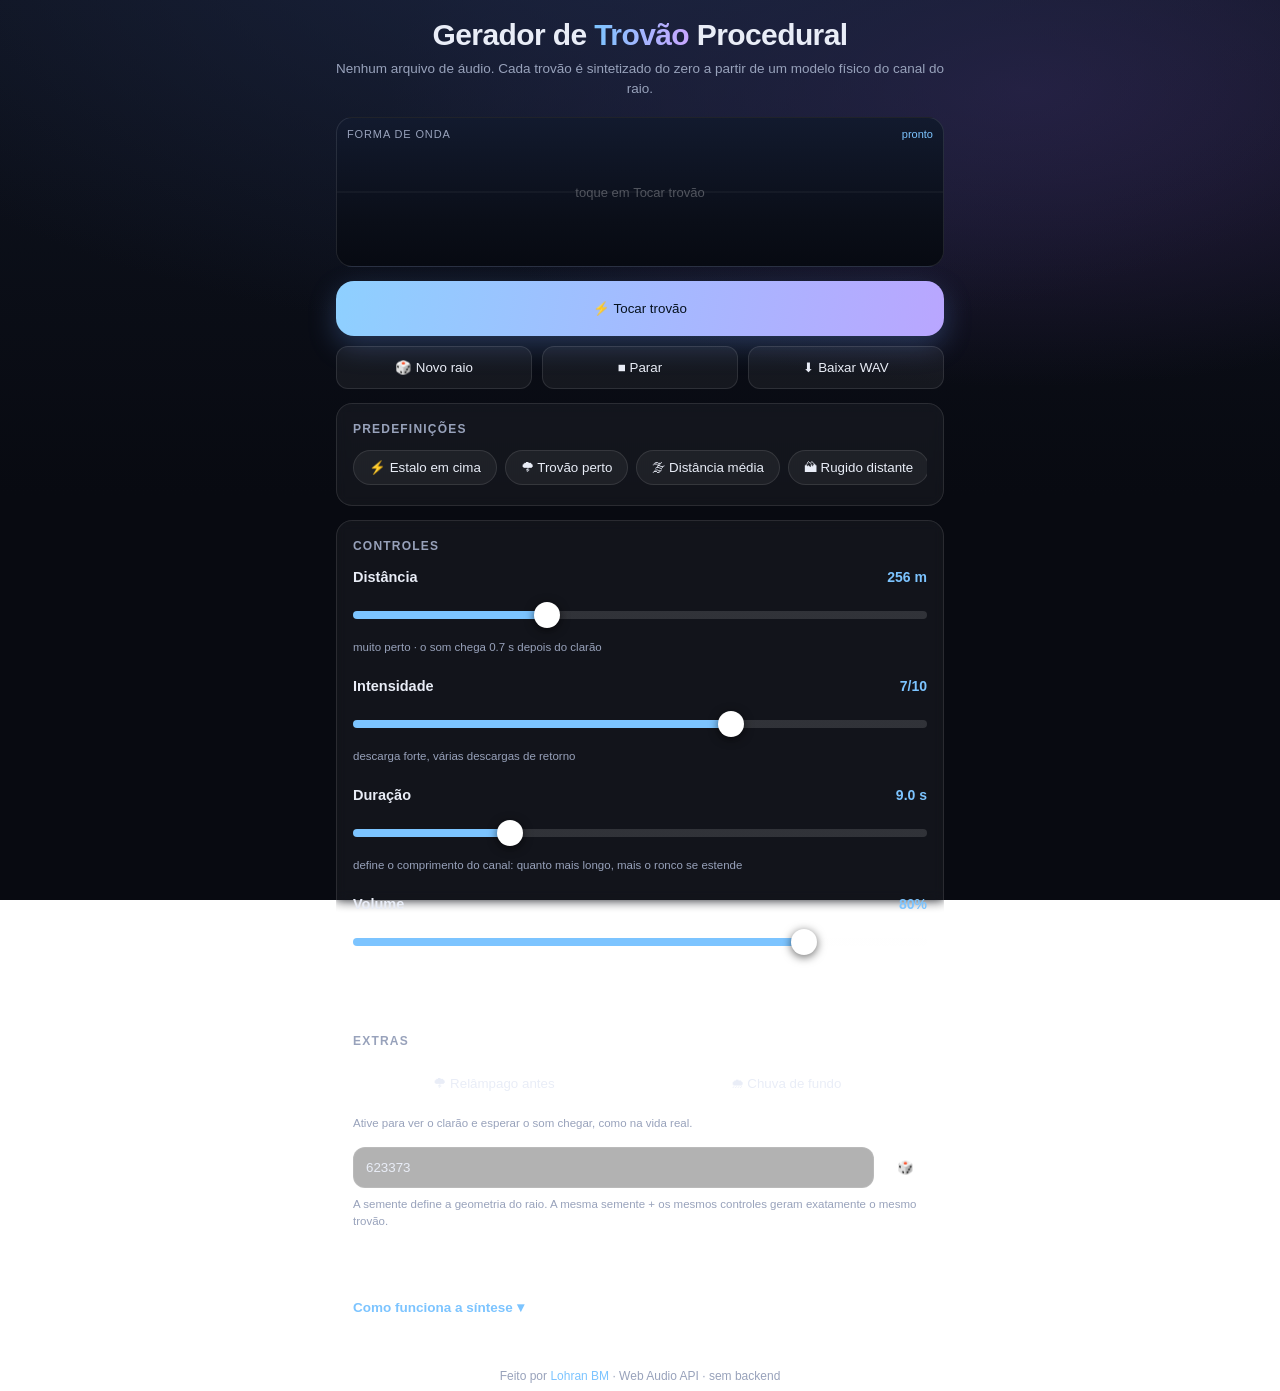
==== trovao/index.html @ 432e39b0 "Add procedural thunder generator (/trovao) Fully client-side thunder synthesizer built on the Web Au" ====
<!DOCTYPE html>
<html lang="pt-br">
<head>
<meta charset="UTF-8">
<meta name="viewport" content="width=device-width, initial-scale=1.0, viewport-fit=cover">
<meta name="theme-color" content="#0a0d16">
<title>Trovão Procedural — Lohran BM</title>
<meta name="description" content="Gerador procedural de som de trovão realista: controle distância, volume, duração e intensidade. Síntese em tempo real no navegador, sem áudio gravado.">
<meta name="keywords" content="trovão, som procedural, web audio api, síntese de áudio, thunder generator">
<meta name="author" content="Lohran BM">
<meta property="og:title" content="Gerador Procedural de Trovão">
<meta property="og:description" content="Trovão sintetizado do zero no navegador — nenhum arquivo de áudio, só física e matemática.">
<link rel="icon" href="../ico/favicon.ico" type="image/x-icon">
<style>
  *,*::before,*::after{box-sizing:border-box;margin:0;padding:0}
  :root{
    --bg:#080a11;
    --bg2:#0e131f;
    --card:rgba(255,255,255,.045);
    --line:rgba(255,255,255,.10);
    --txt:#e9edf7;
    --dim:#98a2bb;
    --acc:#7cc4ff;
    --acc2:#c9a7ff;
    --warn:#ffd68a;
    --r:16px;
  }
  html,body{height:100%}
  body{
    background:
      radial-gradient(120% 80% at 50% -10%, #1b2440 0%, transparent 60%),
      radial-gradient(90% 60% at 80% 10%, #2a1f45 0%, transparent 55%),
      linear-gradient(180deg,var(--bg2),var(--bg) 55%);
    background-attachment:fixed;
    color:var(--txt);
    font-family:-apple-system,BlinkMacSystemFont,"Segoe UI",Roboto,"Helvetica Neue",Arial,sans-serif;
    -webkit-font-smoothing:antialiased;
    line-height:1.5;
    padding:env(safe-area-inset-top) 0 calc(24px + env(safe-area-inset-bottom));
    overflow-x:hidden;
  }
  .wrap{max-width:640px;margin:0 auto;padding:18px 16px 0}
  header{text-align:center;margin-bottom:18px}
  h1{font-size:clamp(22px,6vw,30px);font-weight:800;letter-spacing:-.02em;line-height:1.15}
  h1 span{background:linear-gradient(92deg,var(--acc),var(--acc2));-webkit-background-clip:text;background-clip:text;color:transparent}
  .sub{color:var(--dim);font-size:13.5px;margin-top:6px}

  .card{background:var(--card);border:1px solid var(--line);border-radius:var(--r);padding:16px;margin-bottom:14px;backdrop-filter:blur(6px)}

  /* ---------- céu / visualizador ---------- */
  .sky{
    position:relative;height:150px;border-radius:var(--r);overflow:hidden;
    border:1px solid var(--line);margin-bottom:14px;
    background:linear-gradient(180deg,#121a2e,#0a0e18 70%,#070a12);
  }
  #wave{position:absolute;inset:0;width:100%;height:100%;display:block}
  .flash{position:absolute;inset:0;background:#eaf2ff;opacity:0;pointer-events:none;mix-blend-mode:screen}
  .flash.go{animation:fl .62s ease-out}
  @keyframes fl{
    0%{opacity:0}4%{opacity:.95}9%{opacity:.15}14%{opacity:.85}
    22%{opacity:.08}30%{opacity:.55}45%{opacity:.05}100%{opacity:0}
  }
  .skyTag{position:absolute;left:10px;top:8px;font-size:11px;color:var(--dim);letter-spacing:.08em;text-transform:uppercase}
  .skyState{position:absolute;right:10px;top:8px;font-size:11px;color:var(--acc);font-variant-numeric:tabular-nums}

  /* ---------- controles ---------- */
  .ctrl{margin-bottom:20px}
  .ctrl:last-child{margin-bottom:4px}
  .lab{display:flex;justify-content:space-between;align-items:baseline;gap:10px;margin-bottom:9px}
  .lab b{font-size:14.5px;font-weight:650}
  .lab .val{font-size:14px;color:var(--acc);font-variant-numeric:tabular-nums;font-weight:650}
  .hint{font-size:11.5px;color:var(--dim);margin-top:7px;min-height:14px}

  input[type=range]{
    -webkit-appearance:none;appearance:none;width:100%;height:34px;background:transparent;display:block;
  }
  input[type=range]::-webkit-slider-runnable-track{height:8px;border-radius:99px;background:linear-gradient(90deg,var(--acc) var(--p,50%),rgba(255,255,255,.13) var(--p,50%))}
  input[type=range]::-webkit-slider-thumb{-webkit-appearance:none;width:26px;height:26px;margin-top:-9px;border-radius:50%;background:#fff;border:0;box-shadow:0 2px 10px rgba(0,0,0,.6)}
  input[type=range]::-moz-range-track{height:8px;border-radius:99px;background:rgba(255,255,255,.13)}
  input[type=range]::-moz-range-progress{height:8px;border-radius:99px;background:var(--acc)}
  input[type=range]::-moz-range-thumb{width:26px;height:26px;border-radius:50%;background:#fff;border:0}

  /* ---------- botões ---------- */
  .play{
    width:100%;border:0;border-radius:18px;padding:20px 16px;font:800 19px/1.2 inherit;color:#06121f;
    background:linear-gradient(100deg,#8ed0ff,#b9a6ff);
    box-shadow:0 10px 28px rgba(110,160,255,.28);cursor:pointer;
    -webkit-tap-highlight-color:transparent;touch-action:manipulation;
    transition:transform .08s ease, filter .2s ease;
  }
  .play:active{transform:scale(.985)}
  .play[disabled]{filter:grayscale(.5) brightness(.75);cursor:default}
  .row{display:flex;gap:10px;margin-top:10px;flex-wrap:wrap}
  .row .btn{flex:1 1 0;min-width:120px}
  .btn{
    border:1px solid var(--line);background:rgba(255,255,255,.05);color:var(--txt);
    border-radius:12px;padding:13px 12px;font:600 13.5px/1 inherit;cursor:pointer;
    -webkit-tap-highlight-color:transparent;touch-action:manipulation;
  }
  .btn:active{background:rgba(255,255,255,.11)}
  .btn.on{border-color:var(--acc);color:var(--acc);background:rgba(124,196,255,.12)}

  .chips{display:flex;gap:8px;overflow-x:auto;padding-bottom:4px;-webkit-overflow-scrolling:touch;scrollbar-width:none}
  .chips::-webkit-scrollbar{display:none}
  .chip{
    flex:0 0 auto;border:1px solid var(--line);background:rgba(255,255,255,.05);color:var(--txt);
    border-radius:99px;padding:9px 15px;font:600 13px/1 inherit;cursor:pointer;white-space:nowrap;
    -webkit-tap-highlight-color:transparent;touch-action:manipulation;
  }
  .chip:active{background:rgba(255,255,255,.12)}

  .seedRow{display:flex;gap:10px;align-items:center}
  .seedRow input[type=text]{
    flex:1;min-width:0;background:rgba(0,0,0,.3);border:1px solid var(--line);color:var(--txt);
    border-radius:12px;padding:12px;font:600 14px/1 inherit;font-variant-numeric:tabular-nums;
  }
  .seedRow input:focus{outline:none;border-color:var(--acc)}

  h2{font-size:12px;letter-spacing:.1em;text-transform:uppercase;color:var(--dim);margin-bottom:12px;font-weight:700}
  details{border-top:1px solid var(--line);padding-top:14px;margin-top:4px}
  summary{cursor:pointer;font-size:13.5px;font-weight:650;color:var(--acc);list-style:none}
  summary::-webkit-details-marker{display:none}
  summary::after{content:" ▾"}
  details[open] summary::after{content:" ▴"}
  details p{font-size:13px;color:var(--dim);margin-top:10px}
  details li{font-size:13px;color:var(--dim);margin:6px 0 0 18px}
  code{font-family:ui-monospace,SFMono-Regular,Menlo,monospace;font-size:12px;color:var(--warn)}
  footer{text-align:center;color:var(--dim);font-size:12px;padding:18px 0 6px}
  footer a{color:var(--acc);text-decoration:none}
  .sr{position:absolute;width:1px;height:1px;overflow:hidden;clip:rect(0 0 0 0)}
</style>
</head>
<body>
<div class="wrap">

  <header>
    <h1>Gerador de <span>Trovão</span> Procedural</h1>
    <p class="sub">Nenhum arquivo de áudio. Cada trovão é sintetizado do zero a partir de um modelo físico do canal do raio.</p>
  </header>

  <div class="sky">
    <canvas id="wave"></canvas>
    <div class="flash" id="flash"></div>
    <span class="skyTag">forma de onda</span>
    <span class="skyState" id="state">pronto</span>
  </div>

  <button class="play" id="play">⚡ Tocar trovão</button>
  <div class="row">
    <button class="btn" id="newBolt">🎲 Novo raio</button>
    <button class="btn" id="stop">■ Parar</button>
    <button class="btn" id="dl">⬇ Baixar WAV</button>
  </div>

  <div class="card" style="margin-top:14px">
    <h2>Predefinições</h2>
    <div class="chips" id="presets"></div>
  </div>

  <div class="card">
    <h2>Controles</h2>

    <div class="ctrl">
      <label class="lab" for="dist"><b>Distância</b><span class="val" id="distV"></span></label>
      <input type="range" id="dist" min="0" max="1000" value="330">
      <div class="hint" id="distH"></div>
    </div>

    <div class="ctrl">
      <label class="lab" for="inten"><b>Intensidade</b><span class="val" id="intenV"></span></label>
      <input type="range" id="inten" min="1" max="10" step="1" value="7">
      <div class="hint" id="intenH"></div>
    </div>

    <div class="ctrl">
      <label class="lab" for="dur"><b>Duração</b><span class="val" id="durV"></span></label>
      <input type="range" id="dur" min="15" max="300" value="90">
      <div class="hint" id="durH"></div>
    </div>

    <div class="ctrl">
      <label class="lab" for="vol"><b>Volume</b><span class="val" id="volV"></span></label>
      <input type="range" id="vol" min="0" max="100" value="80">
      <div class="hint" id="volH"></div>
    </div>
  </div>

  <div class="card">
    <h2>Extras</h2>
    <div class="row" style="margin-top:0">
      <button class="btn" id="tFlash">🌩 Relâmpago antes</button>
      <button class="btn" id="tRain">🌧 Chuva de fundo</button>
    </div>
    <div class="hint" id="flashH" style="margin-top:10px"></div>
    <div class="seedRow" style="margin-top:14px">
      <input type="text" id="seed" inputmode="numeric" aria-label="Semente do raio">
      <button class="btn" id="reseed" style="flex:0 0 auto">🎲</button>
    </div>
    <div class="hint">A semente define a geometria do raio. A mesma semente + os mesmos controles geram exatamente o mesmo trovão.</div>
  </div>

  <div class="card">
    <details>
      <summary>Como funciona a síntese</summary>
      <p>O som é construído por um modelo físico simplificado, executado inteiramente no seu navegador:</p>
      <li><b>Canal do raio:</b> um caminho tortuoso em 3D, com ramificações, é sorteado da semente. Ele vai do solo até a nuvem.</li>
      <li><b>Tempos de chegada:</b> cada trecho do canal está a uma distância diferente de você, então seu estrondo chega num instante diferente (<code>t = r / 343 m/s</code>). É isso que transforma um estalo único em um ronco que se estende.</li>
      <li><b>Onda N:</b> cada trecho emite a onda de choque clássica do trovão (um pulso que salta para cima e decai linearmente até abaixo de zero). Quanto maior a distância percorrida, mais larga fica essa onda — e mais grave o som.</li>
      <li><b>Absorção do ar:</b> um filtro em cascata remove agudos em função da distância. Perto: estalo seco. Longe: só o grave sobrevive.</li>
      <li><b>Espalhamento:</b> uma resposta ao impulso gerada na hora (reflexões no terreno e nas nuvens) alonga a cauda conforme a distância cresce.</li>
      <li><b>Modulação lenta:</b> ondulações aleatórias no volume produzem o "rolar" característico do ronco distante.</li>
      <p>Tudo é renderizado num <code>OfflineAudioContext</code> e depois tocado — por isso dá para baixar o resultado em WAV.</p>
    </details>
  </div>

  <footer>
    Feito por <a href="../">Lohran BM</a> · Web Audio API · sem backend
  </footer>
</div>

<script>
(function(){
"use strict";

var SPEED = 343;               // velocidade do som (m/s)
var EAR   = 1.7;               // altura do ouvinte (m)

/* ---------------------------------------------------------------- utils */
function clamp(v,a,b){ return v<a?a:(v>b?b:v); }
function lerp(a,b,t){ return a+(b-a)*t; }

// PRNG determinístico (mulberry32)
function makeRng(seed){
  var s = seed >>> 0;
  return function(){
    s = (s + 0x6D2B79F5) >>> 0;
    var t = s;
    t = Math.imul(t ^ (t >>> 15), 1 | t);
    t = (t + Math.imul(t ^ (t >>> 7), 61 | t)) ^ t;
    return ((t ^ (t >>> 14)) >>> 0) / 4294967296;
  };
}

/* ------------------------------------------------- mapeamento dos sliders */
// distância: 0..1000 -> 0.03 km .. 20 km (curva exponencial, resolução fina no perto)
function sliderToDist(v){ return 0.03 * Math.pow(20/0.03, v/1000); }
function distToSlider(km){ return Math.round(1000 * Math.log(km/0.03) / Math.log(20/0.03)); }

function distLabel(km){
  if(km < 0.15) return "em cima de você";
  if(km < 0.6)  return "muito perto";
  if(km < 2)    return "perto";
  if(km < 5)    return "distância média";
  if(km < 11)   return "longe";
  return "no horizonte";
}
function fmtDist(km){
  return km < 1 ? Math.round(km*1000) + " m" : (km<10 ? km.toFixed(1) : Math.round(km)) + " km";
}

/* ------------------------------------------------ geometria do canal */
function buildChannel(p, rnd){
  var D = p.dist * 1000;
  var H = p.height;
  var segs = [];
  var n = Math.round(45 + p.inten * 9);
  var dz = H / n;
  var tort = dz * 0.5;

  var x = D + (rnd()-0.5) * Math.min(D*0.1, 400);
  var y = (rnd()-0.5) * Math.min(D*0.1, 400);
  var z = 0;

  for(var i=0;i<n;i++){
    var x0=x, y0=y, z0=z;
    z += dz * (0.7 + 0.6*rnd());
    x += (rnd()-0.5) * 2 * tort;
    y += (rnd()-0.5) * 2 * tort;

    var mz = (z+z0)/2;
    var len = Math.sqrt((x-x0)*(x-x0) + (y-y0)*(y-y0) + (z-z0)*(z-z0));
    // a corrente de retorno é mais forte perto do solo
    var e = Math.exp(-mz/(H*0.55)) * (0.55 + 0.9*rnd()) * (len/dz);
    segs.push({x:(x+x0)/2, y:(y+y0)/2, z:mz, e:e});

    // ramificações
    if(rnd() < 0.09 + p.inten*0.012){
      var bx=x, by=y, bz=z;
      var nb = 3 + Math.floor(rnd()*10);
      var dx = (rnd()-0.5)*1.6, dy = (rnd()-0.5)*1.6;
      for(var j=0;j<nb;j++){
        bx += dx*dz + (rnd()-0.5)*tort;
        by += dy*dz + (rnd()-0.5)*tort;
        bz += dz*(0.15 + 0.5*rnd());
        segs.push({x:bx, y:by, z:bz, e:Math.exp(-bz/(H*0.55)) * (0.12+0.3*rnd()) * (1 - j/nb)});
      }
    }
  }
  return segs;
}

/* ---------------------------------------------------------------------
   Excitação: duas camadas somadas.

   1) COERENTE  — as ondas N discretas de cada trecho do canal. Dão o
      estalo, o "rip" e os tapas secos das ramificações próximas.
   2) DIFUSA    — milhares de chegadas se sobrepõem e deixam de ser
      eventos separados: viram ruído. Em vez de somar impulso por
      impulso (o que soa "pipocado"), monto a densidade de energia
      acústica ao longo do tempo e uso ruído modulado por sqrt(energia).

   Sobre a soma passa um par de filtros variantes no tempo, guiados pela
   distância média das contribuições que chegam naquele instante: o que
   chega primeiro vem de perto (mais brilhante), o que chega depois vem
   do alto do canal (mais grave e abafado). É esse deslize gradual de
   brilho que faz o trovão soar vivo em vez de "ruído com envelope".
--------------------------------------------------------------------- */
function buildExcitation(p, sr){
  var rnd = makeRng(p.seed);
  var segs = buildChannel(p, rnd);
  var i, j, k, b, s;

  var rmin = Infinity, rmax = 0;
  for(i=0;i<segs.length;i++){
    s = segs[i];
    s.r = Math.max(25, Math.sqrt(s.x*s.x + s.y*s.y + (s.z-EAR)*(s.z-EAR)));
    if(s.r < rmin) rmin = s.r;
    if(s.r > rmax) rmax = s.r;
  }
  var spread = (rmax - rmin) / SPEED;

  // descargas de retorno sucessivas (o "crack-crack" antes do ronco)
  var nStroke = 1 + Math.floor(p.inten/3.2) + (rnd() < 0.4 ? 1 : 0);
  var strokes = [], tk = 0, gk = 1;
  for(i=0;i<nStroke;i++){
    strokes.push({t:tk, g:gk});
    tk += 0.03 + rnd()*0.11;
    gk *= 0.45 + rnd()*0.3;
  }
  var strokeSpan = tk;

  var BIN    = 0.002;                                  // 2 ms por bin
  var totalT = spread + strokeSpan + 0.45;
  var nB     = Math.ceil(totalT/BIN) + 8;
  var len    = Math.ceil(totalT*sr) + 256;

  var E  = new Float64Array(nB);        // energia difusa por bin
  var RW = new Float64Array(nB);        // energia × distância (p/ média)
  var L  = new Float32Array(len), R = new Float32Array(len);

  var refD = 150;                       // distância de referência
  // perto, as chegadas quase não se sobrepõem: o som é feito de estalos
  // discretos. Longe, tudo vira um contínuo difuso.
  var COH  = clamp(0.35 + 0.5/(1 + p.dist*2), 0.35, 0.78);
  var DIF2 = 1 - COH*COH;

  for(k=0;k<strokes.length;k++){
    var st = strokes[k];
    for(i=0;i<segs.length;i++){
      s = segs[i];
      var a = s.e * st.g * (refD / s.r);
      if(a < 8e-5) continue;

      // a onda de choque se alarga conforme percorre o ar
      var tau = clamp(0.0009 * Math.pow(s.r/60, 0.42), 0.0006, 0.055);
      var nw  = Math.max(2, Math.round(tau*sr));
      var tA  = (s.r - rmin)/SPEED + st.t + rnd()*0.0012;
      var itd = clamp(s.y/s.r, -1, 1) * 0.00035;       // diferença interaural

      addNWave(L, Math.round((tA - itd*0.5)*sr), a*COH, nw, rnd, 0.4);
      addNWave(R, Math.round((tA + itd*0.5)*sr), a*COH, nw, rnd, 0.4);

      // energia difusa espalhada ao longo do pulso e da sua cauda
      var eT = a*a*DIF2;
      var nb = clamp(Math.ceil(tau*3.5/BIN), 1, 120)|0;
      var b0 = Math.floor(tA/BIN), norm = 0, w;
      for(j=0;j<nb;j++) norm += Math.exp(-3*j/nb);
      for(j=0;j<nb;j++){
        b = b0 + j;
        if(b >= 0 && b < nB){
          w = Math.exp(-3*j/nb)/norm;
          E[b]  += eT*w;
          RW[b] += eT*w*s.r;
        }
      }
    }
  }

  // suaviza a densidade e extrai a distância média por instante
  var Ebin = new Float64Array(nB), Rbin = new Float64Array(nB), lastR = rmin;
  for(b=0;b<nB;b++){
    var acc = 0, accR = 0;
    for(j=-3;j<=3;j++){
      var q = b + j;
      if(q >= 0 && q < nB){ var wg = 1 - Math.abs(j)/4; acc += E[q]*wg; accR += RW[q]*wg; }
    }
    Ebin[b] = acc;
    if(acc > 1e-13) lastR = accR/acc;
    Rbin[b] = lastR;
  }

  /* -------- síntese amostra a amostra: ruído difuso + filtros TPT ------ */
  var binPer = BIN*sr, UPD = 32, DIFG = 1.25;
  var bA1=0,bA2=0,bA3=0, lA1=0,lA2=0,lA3=0;
  var n1L=0,n2L=0, n1R=0,n2R=0;                 // passa-faixa do ruído
  var p1L=0,p2L=0, p1R=0,p2R=0;                 // passa-baixa 1
  var q1L=0,q2L=0, q1R=0,q2R=0;                 // passa-baixa 2
  var v1,v2,v3, xL,xR;

  for(i=0;i<len;i++){
    if((i % UPD) === 0){
      b = (i/binPer)|0; if(b >= nB) b = nB-1;
      var rr   = Rbin[b];
      var tauN = clamp(0.0009*Math.pow(rr/60, 0.42), 0.0006, 0.055);
      var f0   = clamp(0.45/tauN, 28, 3000);                  // centro do ruído
      var fc   = clamp(airCutoff(rr/1000), 110, sr*0.42);     // absorção do ar
      var g1 = Math.tan(Math.PI*f0/sr), kB = 1/0.62;
      bA1 = 1/(1 + g1*(g1+kB)); bA2 = g1*bA1; bA3 = g1*bA2;
      var g2 = Math.tan(Math.PI*fc/sr), kL = 1/0.6;
      lA1 = 1/(1 + g2*(g2+kL)); lA2 = g2*lA1; lA3 = g2*lA2;
    }

    var fb = i/binPer, b1 = fb|0, fr = fb - b1, b2 = b1 + 1;
    if(b1 >= nB) b1 = nB-1;
    if(b2 >= nB) b2 = nB-1;
    var amp = Math.sqrt(Ebin[b1]*(1-fr) + Ebin[b2]*fr) * DIFG;

    // ruído -> passa-faixa (espectro da onda N) -> envelope de energia
    v3 = (rnd()*2-1) - n2L; v1 = bA1*n1L + bA2*v3; v2 = n2L + bA2*n1L + bA3*v3;
    n1L = 2*v1 - n1L; n2L = 2*v2 - n2L;
    xL = L[i] + v1*amp;

    v3 = (rnd()*2-1) - n2R; v1 = bA1*n1R + bA2*v3; v2 = n2R + bA2*n1R + bA3*v3;
    n1R = 2*v1 - n1R; n2R = 2*v2 - n2R;
    xR = R[i] + v1*amp;

    // absorção do ar: duas passa-baixas em cascata, cortando com a distância
    v3 = xL - p2L; v1 = lA1*p1L + lA2*v3; v2 = p2L + lA2*p1L + lA3*v3;
    p1L = 2*v1 - p1L; p2L = 2*v2 - p2L; xL = v2;
    v3 = xL - q2L; v1 = lA1*q1L + lA2*v3; v2 = q2L + lA2*q1L + lA3*v3;
    q1L = 2*v1 - q1L; q2L = 2*v2 - q2L; L[i] = v2;

    v3 = xR - p2R; v1 = lA1*p1R + lA2*v3; v2 = p2R + lA2*p1R + lA3*v3;
    p1R = 2*v1 - p1R; p2R = 2*v2 - p2R; xR = v2;
    v3 = xR - q2R; v1 = lA1*q1R + lA2*v3; v2 = q2R + lA2*q1R + lA3*v3;
    q1R = 2*v1 - q1R; q2R = 2*v2 - q2R; R[i] = v2;
  }

  // ondulação lenta do ronco (turbulência atmosférica no caminho)
  var depth = clamp(0.12 + p.dist*0.025, 0.12, 0.4);
  applyRoll(L, sr, rnd, depth);
  applyRoll(R, sr, rnd, depth);

  return {L:L, R:R, len:len, spread:spread};
}

function addNWave(buf, idx, amp, n, rnd, rough){
  var i, j, v;
  if(idx < 0) idx = 0;
  var lim = buf.length;
  for(i=0;i<n;i++){
    j = idx + i;
    if(j >= lim) return;
    v = 1 - 2*(i/n);                          // onda N: +A -> -A
    v *= 1 + rough*(rnd()*2 - 1);             // turbulência
    buf[j] += amp * v;
  }
  // cauda de espalhamento turbulento
  var m = (n*2.5)|0;
  for(i=0;i<m;i++){
    j = idx + n + i;
    if(j >= lim) return;
    buf[j] += amp * 0.32 * (rnd()*2 - 1) * Math.exp(-3.2*i/m);
  }
}

function applyRoll(buf, sr, rnd, depth){
  // ruído filtrado ~1.5 Hz como envelope de modulação
  var a = Math.exp(-2*Math.PI*1.6/sr);
  var z1 = 0, z2 = 0, z3 = 0;
  var onset = Math.round(sr*0.12);
  for(var i=0;i<buf.length;i++){
    var w = rnd()*2 - 1;
    z1 = a*z1 + (1-a)*w;
    z2 = a*z2 + (1-a)*z1;
    z3 = a*z3 + (1-a)*z2;
    var m = 1 + depth * clamp(z3*22, -1.2, 1.2);
    if(i < onset) m = lerp(1, m, i/onset);    // preserva o estalo inicial
    buf[i] *= m;
  }
}

/* --------------------------------------------- resposta ao impulso (eco) */
function buildIR(ctx, sr, T, dist, cut, seed){
  var n = Math.max(64, Math.ceil(T*sr));
  var buf = ctx.createBuffer(2, n, sr);
  var fc = clamp(cut*0.7, 160, 3500);
  var a  = Math.exp(-2*Math.PI*fc/sr);
  for(var ch=0; ch<2; ch++){
    var rnd = makeRng(seed + ch*7919);
    var d = buf.getChannelData(ch), z = 0, peak = 1e-6;
    for(var i=0;i<n;i++){
      var t = i/sr;
      z = a*z + (1-a)*(rnd()*2 - 1);
      var env = Math.exp(-6.9*t/T) * (1 - i/n);
      d[i] = z * env;
    }
    // reflexões discretas (terreno, encostas, base da nuvem)
    var refl = 3 + Math.floor(rnd()*4);
    for(var k=0;k<refl;k++){
      var pos = Math.floor((0.015 + rnd()*Math.min(0.45, T*0.6)) * sr);
      if(pos < n) d[pos] += (rnd()*2-1) * (0.35 + 0.4*rnd()) * (0.4 + 0.6*Math.min(1, dist/6));
    }
    for(i=0;i<n;i++) if(Math.abs(d[i]) > peak) peak = Math.abs(d[i]);
    for(i=0;i<n;i++) d[i] /= peak*3.2;
  }
  return buf;
}

/* ------------------------------------------------------ absorção do ar */
function airCutoff(km){
  return clamp(2600 * Math.pow(Math.max(km, 0.02), -0.62), 200, 17000);
}

/* ------------------------------------------------------- render offline */
function renderOffline(off){
  return new Promise(function(res, rej){
    off.oncomplete = function(e){ res(e.renderedBuffer); };
    try{
      var pr = off.startRendering();
      if(pr && pr.then) pr.then(res, rej);
    }catch(err){ rej(err); }
  });
}

function makeThunder(params, sr){
  var p = {
    dist:   params.dist,
    inten:  params.inten,
    seed:   params.seed,
    height: 0
  };

  // a duração pedida define o comprimento do canal (espalhamento temporal)
  var D = p.dist * 1000;
  var targetSpread = Math.max(0.3, params.dur * 0.75);
  var H = Math.sqrt(Math.pow(targetSpread*SPEED + D, 2) - D*D);
  p.height = clamp(H, 600, 14000);

  var ex = buildExcitation(p, sr);
  var tail = clamp(0.25 + p.dist*0.16, 0.28, 3.0) * clamp(params.dur/8, 0.6, 1.6);
  var total = Math.ceil(ex.len + (tail + 0.25)*sr);
  total = Math.min(total, Math.ceil((params.dur + tail + 0.4) * sr));

  var OC = window.OfflineAudioContext || window.webkitOfflineAudioContext;
  var off = new OC(2, total, sr);

  var srcBuf = off.createBuffer(2, ex.len, sr);
  srcBuf.copyToChannel ? srcBuf.copyToChannel(ex.L, 0) : srcBuf.getChannelData(0).set(ex.L);
  srcBuf.copyToChannel ? srcBuf.copyToChannel(ex.R, 1) : srcBuf.getChannelData(1).set(ex.R);

  var src = off.createBufferSource();
  src.buffer = srcBuf;

  var hp = off.createBiquadFilter();
  hp.type = "highpass"; hp.frequency.value = 22; hp.Q.value = 0.6;

  // a absorção principal já foi aplicada amostra a amostra (variante no
  // tempo); aqui fica só uma passa-baixa de segurança bem acima do corte
  var cut = airCutoff(p.dist);
  src.connect(hp);
  var lp = off.createBiquadFilter();
  lp.type = "lowpass";
  lp.frequency.value = clamp(cut*2.5, 200, sr*0.45);
  lp.Q.value = 0.5;
  hp.connect(lp);
  var chain = lp;

  // corpo grave: quanto mais longe, mais o ronco domina
  var shelf = off.createBiquadFilter();
  shelf.type = "lowshelf";
  shelf.frequency.value = 130;
  shelf.gain.value = clamp(1.5 + p.dist*0.55 + params.inten*0.25, 1, 11);
  chain.connect(shelf);

  // seco + espalhamento
  var wetAmt = clamp(0.12 + p.dist*0.085, 0.12, 0.8);
  var dry = off.createGain(); dry.gain.value = 1 - wetAmt*0.45;
  var wet = off.createGain(); wet.gain.value = wetAmt;
  var conv = off.createConvolver();
  conv.normalize = false;
  conv.buffer = buildIR(off, sr, tail, p.dist, cut, p.seed);

  shelf.connect(dry);
  shelf.connect(conv); conv.connect(wet);

  var master = off.createGain(); master.gain.value = 1;
  dry.connect(master); wet.connect(master);
  master.connect(off.destination);

  src.start(0);
  return renderOffline(off).then(function(rendered){ return postProcess(rendered, sr, params.dur); });
}

/* --------------------------------------------- normalização + saturação */
function postProcess(buf, sr, targetDur){
  var maxLen = Math.min(buf.length, Math.ceil(targetDur*sr));
  var ch = buf.numberOfChannels, i, c;
  var out = [];
  var peak = 1e-6;

  for(c=0;c<ch;c++){
    var src = buf.getChannelData(c);
    var d = new Float32Array(maxLen);
    d.set(src.subarray(0, maxLen));
    out.push(d);
    for(i=0;i<maxLen;i++){ var a = Math.abs(d[i]); if(a > peak) peak = a; }
  }

  var k = 1/peak;
  var sat = Math.tanh(1.55);
  var fadeIn  = Math.round(sr*0.002);
  var fadeOut = Math.max(Math.round(sr*0.28), Math.round(maxLen*0.06));

  for(c=0;c<ch;c++){
    var d2 = out[c];
    for(i=0;i<maxLen;i++){
      var v = Math.tanh(d2[i]*k*1.55)/sat * 0.94;
      if(i < fadeIn) v *= i/fadeIn;
      var rem = maxLen - i;
      if(rem < fadeOut){ var f = rem/fadeOut; v *= f*f; }
      d2[i] = v;
    }
  }
  return {data:out, length:maxLen, sampleRate:sr};
}

/* --------------------------------------------------------------- WAV */
function toWav(pcm){
  var ch = pcm.data.length, n = pcm.length, sr = pcm.sampleRate;
  var bytes = 44 + n*ch*2;
  var ab = new ArrayBuffer(bytes), v = new DataView(ab), o = 0;
  function s(str){ for(var i=0;i<str.length;i++) v.setUint8(o++, str.charCodeAt(i)); }
  function u32(x){ v.setUint32(o, x, true); o += 4; }
  function u16(x){ v.setUint16(o, x, true); o += 2; }
  s("RIFF"); u32(bytes-8); s("WAVE"); s("fmt "); u32(16); u16(1); u16(ch);
  u32(sr); u32(sr*ch*2); u16(ch*2); u16(16); s("data"); u32(n*ch*2);
  for(var i=0;i<n;i++){
    for(var c=0;c<ch;c++){
      var x = clamp(pcm.data[c][i], -1, 1);
      v.setInt16(o, x < 0 ? x*0x8000 : x*0x7FFF, true); o += 2;
    }
  }
  return new Blob([ab], {type:"audio/wav"});
}

/* ================================================================ APP */
var ctx = null, current = null, pcm = null, buffer = null;
var dirty = true, rendering = false, pendingTimer = null, playStart = 0, playDur = 0;
var rainNodes = null, rainOn = false, flashOn = false;

var $ = function(id){ return document.getElementById(id); };
var elDist=$("dist"), elInten=$("inten"), elDur=$("dur"), elVol=$("vol");
var elState=$("state"), elFlash=$("flash"), elPlay=$("play"), elSeed=$("seed");
var cv=$("wave"), cx=cv.getContext("2d");

function params(){
  return {
    dist:  sliderToDist(+elDist.value),
    inten: +elInten.value,
    dur:   +elDur.value/10,
    vol:   +elVol.value/100,
    seed:  (parseInt(elSeed.value,10) || 1) >>> 0
  };
}

function ensureCtx(){
  if(!ctx){
    var AC = window.AudioContext || window.webkitAudioContext;
    ctx = new AC();
  }
  if(ctx.state === "suspended") return ctx.resume().then(function(){ return ctx; });
  return Promise.resolve(ctx);
}

/* ---------------------------------------------------------- interface */
function trackFill(el){
  var pc = (el.value - el.min) / (el.max - el.min) * 100;
  el.style.setProperty("--p", pc + "%");
}

function syncLabels(){
  var p = params();
  var delay = p.dist*1000/SPEED;

  $("distV").textContent = fmtDist(p.dist);
  $("distH").textContent = distLabel(p.dist) + " · o som chega " + delay.toFixed(1) + " s depois do clarão";

  $("intenV").textContent = p.inten + "/10";
  $("intenH").textContent = p.inten <= 3 ? "descarga fraca, poucas ramificações"
                          : p.inten <= 6 ? "descarga comum, canal bem ramificado"
                          : p.inten <= 8 ? "descarga forte, várias descargas de retorno"
                          : "descarga extrema, estrondo saturado";

  $("durV").textContent = p.dur.toFixed(1) + " s";
  $("durH").textContent = "define o comprimento do canal: quanto mais longo, mais o ronco se estende";

  $("volV").textContent = Math.round(p.vol*100) + "%";
  $("volH").textContent = p.vol > 0.9 ? "cuidado com fones de ouvido" : "";

  $("flashH").textContent = flashOn
    ? "O clarão aparece e o som só chega " + delay.toFixed(1) + " s depois (tempo real)."
    : "Ative para ver o clarão e esperar o som chegar, como na vida real.";

  [elDist, elInten, elDur, elVol].forEach(trackFill);
}

function setState(t, color){
  elState.textContent = t;
  elState.style.color = color || "var(--acc)";
}

function markDirty(){ dirty = true; drawWave(null); setState("recalcular"); }

/* ------------------------------------------------------ visualização */
function fitCanvas(){
  var r = cv.getBoundingClientRect();
  var dpr = Math.min(window.devicePixelRatio || 1, 2);
  cv.width = Math.max(1, Math.round(r.width*dpr));
  cv.height = Math.max(1, Math.round(r.height*dpr));
  drawWave(pcm);
}

function drawWave(p, head){
  var w = cv.width, h = cv.height, mid = h/2;
  cx.clearRect(0,0,w,h);

  cx.strokeStyle = "rgba(255,255,255,.08)";
  cx.lineWidth = 1;
  cx.beginPath(); cx.moveTo(0, mid); cx.lineTo(w, mid); cx.stroke();

  if(!p){
    cx.fillStyle = "rgba(255,255,255,.28)";
    cx.font = (13*(window.devicePixelRatio||1)) + "px -apple-system,sans-serif";
    cx.textAlign = "center";
    cx.fillText("toque em Tocar trovão", w/2, mid + 5);
    return;
  }

  var d = p.data[0], n = p.length, step = n/w;
  var grad = cx.createLinearGradient(0,0,w,0);
  grad.addColorStop(0, "#8ed0ff");
  grad.addColorStop(1, "#c9a7ff");
  cx.fillStyle = grad;

  for(var x=0;x<w;x++){
    var a = Math.floor(x*step), b = Math.min(n, Math.floor((x+1)*step)), mx = 0;
    for(var i=a;i<b;i++){ var v = Math.abs(d[i]); if(v > mx) mx = v; }
    var hh = Math.max(1, mx*mid*0.94);
    cx.fillRect(x, mid-hh, 1, hh*2);
  }

  if(head != null){
    var px = clamp(head, 0, 1)*w;
    cx.fillStyle = "rgba(255,255,255,.85)";
    cx.fillRect(px, 0, Math.max(1, window.devicePixelRatio||1), h);
  }
}

function tickPlayhead(){
  if(!ctx || !playDur) return;
  var t = (ctx.currentTime - playStart)/playDur;
  if(t >= 0 && t <= 1){
    drawWave(pcm, t);
    requestAnimationFrame(tickPlayhead);
  }else{
    drawWave(pcm);
  }
}

/* ---------------------------------------------------------- render */
function ensureRender(){
  if(!dirty && pcm) return Promise.resolve(pcm);
  if(rendering) return rendering;

  var p = params();
  setState("gerando…", "var(--warn)");
  elPlay.disabled = true;

  rendering = ensureCtx().then(function(c){
    return new Promise(function(res){ setTimeout(res, 16); }).then(function(){
      return makeThunder(p, c.sampleRate);
    });
  }).then(function(out){
    pcm = out;
    buffer = ctx.createBuffer(out.data.length, out.length, out.sampleRate);
    for(var i=0;i<out.data.length;i++){
      if(buffer.copyToChannel) buffer.copyToChannel(out.data[i], i);
      else buffer.getChannelData(i).set(out.data[i]);
    }
    dirty = false; rendering = false;
    elPlay.disabled = false;
    setState((out.length/out.sampleRate).toFixed(1) + " s");
    drawWave(pcm);
    return pcm;
  }).catch(function(err){
    rendering = false; elPlay.disabled = false;
    setState("erro no áudio", "#ff9a9a");
    console.error(err);
    throw err;
  });

  return rendering;
}

/* -------------------------------------------------------- reprodução */
function stopAll(){
  if(pendingTimer){ clearTimeout(pendingTimer); pendingTimer = null; }
  if(current){ try{ current.stop(); }catch(e){} current = null; }
  playDur = 0;
  drawWave(pcm);
  setState(pcm ? (pcm.length/pcm.sampleRate).toFixed(1) + " s" : "pronto");
}

function startPlayback(){
  if(!buffer) return;
  if(current){ try{ current.stop(); }catch(e){} }
  var p = params();
  var src = ctx.createBufferSource();
  src.buffer = buffer;
  var g = ctx.createGain();
  // atenuação suave com a distância, por cima do volume do usuário
  g.gain.value = p.vol * (0.4 + 0.6/(1 + p.dist*0.35));
  src.connect(g); g.connect(ctx.destination);
  src.start();
  current = src;
  playStart = ctx.currentTime;
  playDur = buffer.duration;
  setState("tocando");
  requestAnimationFrame(tickPlayhead);
  src.onended = function(){
    if(current === src){ current = null; playDur = 0; drawWave(pcm); setState(buffer.duration.toFixed(1) + " s"); }
  };
}

function doFlash(){
  elFlash.classList.remove("go");
  void elFlash.offsetWidth;
  elFlash.classList.add("go");
}

function play(){
  ensureCtx().then(ensureRender).then(function(){
    if(pendingTimer){ clearTimeout(pendingTimer); pendingTimer = null; }
    if(!flashOn){ startPlayback(); return; }

    doFlash();
    var delay = params().dist*1000/SPEED;
    var t0 = Date.now();
    setState("clarão! " + delay.toFixed(1) + " s");
    var iv = setInterval(function(){
      var left = delay - (Date.now()-t0)/1000;
      if(left <= 0){ clearInterval(iv); return; }
      setState("som em " + left.toFixed(1) + " s", "var(--warn)");
    }, 100);
    pendingTimer = setTimeout(function(){
      clearInterval(iv); pendingTimer = null; startPlayback();
    }, delay*1000);
  }).catch(function(){});
}

/* -------------------------------------------------------------- chuva */
function buildRainBuffer(c){
  var sr = c.sampleRate, n = Math.floor(sr*5), buf = c.createBuffer(2, n, sr);
  for(var ch=0; ch<2; ch++){
    var d = buf.getChannelData(ch), rnd = makeRng(1234 + ch*99), z = 0;
    var a = Math.exp(-2*Math.PI*5500/sr);
    for(var i=0;i<n;i++){
      z = a*z + (1-a)*(rnd()*2-1);
      d[i] = (rnd()*2-1)*0.55 + z*0.9;
    }
    // gotas isoladas
    var drops = Math.floor(n/900);
    for(var k=0;k<drops;k++){
      var pos = Math.floor(rnd()*(n-400));
      var amp = 0.25 + rnd()*0.5, dl = 60 + Math.floor(rnd()*260);
      for(var j=0;j<dl;j++) d[pos+j] += amp*(rnd()*2-1)*Math.exp(-5*j/dl);
    }
  }
  return buf;
}

function toggleRain(){
  ensureCtx().then(function(c){
    if(rainOn){
      rainOn = false;
      $("tRain").classList.remove("on");
      if(rainNodes){
        var g = rainNodes.gain, nodes = rainNodes;
        g.gain.cancelScheduledValues(c.currentTime);
        g.gain.setValueAtTime(g.gain.value, c.currentTime);
        g.gain.linearRampToValueAtTime(0.0001, c.currentTime + 0.8);
        setTimeout(function(){ nodes.srcs.forEach(function(s){ try{ s.stop(); }catch(e){} }); }, 900);
        rainNodes = null;
      }
      return;
    }
    rainOn = true;
    $("tRain").classList.add("on");
    var buf = buildRainBuffer(c);
    var hp = c.createBiquadFilter(); hp.type="highpass"; hp.frequency.value=420;
    var lp = c.createBiquadFilter(); lp.type="lowpass";  lp.frequency.value=7000;
    var g  = c.createGain(); g.gain.value = 0.0001;
    var srcs = [];
    [1.0, 0.83].forEach(function(rate, i){
      var s = c.createBufferSource();
      s.buffer = buf; s.loop = true; s.playbackRate.value = rate;
      var pan = c.createStereoPanner ? c.createStereoPanner() : null;
      if(pan){ pan.pan.value = i ? 0.5 : -0.5; s.connect(pan); pan.connect(hp); }
      else s.connect(hp);
      s.start(c.currentTime + i*0.37);
      srcs.push(s);
    });
    hp.connect(lp); lp.connect(g); g.connect(c.destination);
    g.gain.linearRampToValueAtTime(0.12 * params().vol + 0.02, c.currentTime + 1.2);
    rainNodes = {gain:g, srcs:srcs};
  });
}

/* ---------------------------------------------------------- presets */
var PRESETS = [
  {n:"⚡ Estalo em cima", d:0.08, i:9,  du:7,  v:75},
  {n:"🌩 Trovão perto",   d:0.7,  i:8,  du:9,  v:80},
  {n:"🌫 Distância média",d:3,    i:7,  du:13, v:85},
  {n:"🏔 Rugido distante",d:11,   i:6,  du:20, v:95},
  {n:"🌊 Rolo longo",     d:5,    i:8,  du:26, v:90},
  {n:"🍃 Ronco fraco",    d:8,    i:3,  du:12, v:85}
];

(function buildPresets(){
  var box = $("presets");
  PRESETS.forEach(function(p){
    var b = document.createElement("button");
    b.className = "chip"; b.type = "button"; b.textContent = p.n;
    b.addEventListener("click", function(){
      elDist.value  = distToSlider(p.d);
      elInten.value = p.i;
      elDur.value   = Math.round(p.du*10);
      elVol.value   = p.v;
      syncLabels(); markDirty();
      play();
    });
    box.appendChild(b);
  });
})();

/* ------------------------------------------------------------ eventos */
[elDist, elInten, elDur].forEach(function(el){
  el.addEventListener("input", function(){ syncLabels(); trackFill(el); });
  el.addEventListener("change", function(){ markDirty(); ensureRender().catch(function(){}); });
});
elVol.addEventListener("input", function(){
  syncLabels();
  if(rainNodes) rainNodes.gain.gain.value = 0.12*params().vol + 0.02;
});

elPlay.addEventListener("click", play);
$("stop").addEventListener("click", stopAll);

$("newBolt").addEventListener("click", function(){
  elSeed.value = Math.floor(Math.random()*999999) + 1;
  markDirty(); play();
});
$("reseed").addEventListener("click", function(){
  elSeed.value = Math.floor(Math.random()*999999) + 1;
  markDirty();
});
elSeed.addEventListener("change", markDirty);

$("tFlash").addEventListener("click", function(){
  flashOn = !flashOn;
  this.classList.toggle("on", flashOn);
  syncLabels();
});
$("tRain").addEventListener("click", toggleRain);

$("dl").addEventListener("click", function(){
  ensureRender().then(function(p){
    var url = URL.createObjectURL(toWav(p));
    var a = document.createElement("a");
    a.href = url;
    a.download = "trovao-" + fmtDist(params().dist).replace(/[ .]/g,"") + "-" + params().seed + ".wav";
    document.body.appendChild(a); a.click(); a.remove();
    setTimeout(function(){ URL.revokeObjectURL(url); }, 4000);
  }).catch(function(){});
});

window.addEventListener("resize", fitCanvas);
document.addEventListener("visibilitychange", function(){ if(document.hidden) stopAll(); });

/* ------------------------------------------------------------- boot */
elSeed.value = Math.floor(Math.random()*999999) + 1;
syncLabels();
fitCanvas();
setState("pronto");

})();
</script>
</body>
</html>
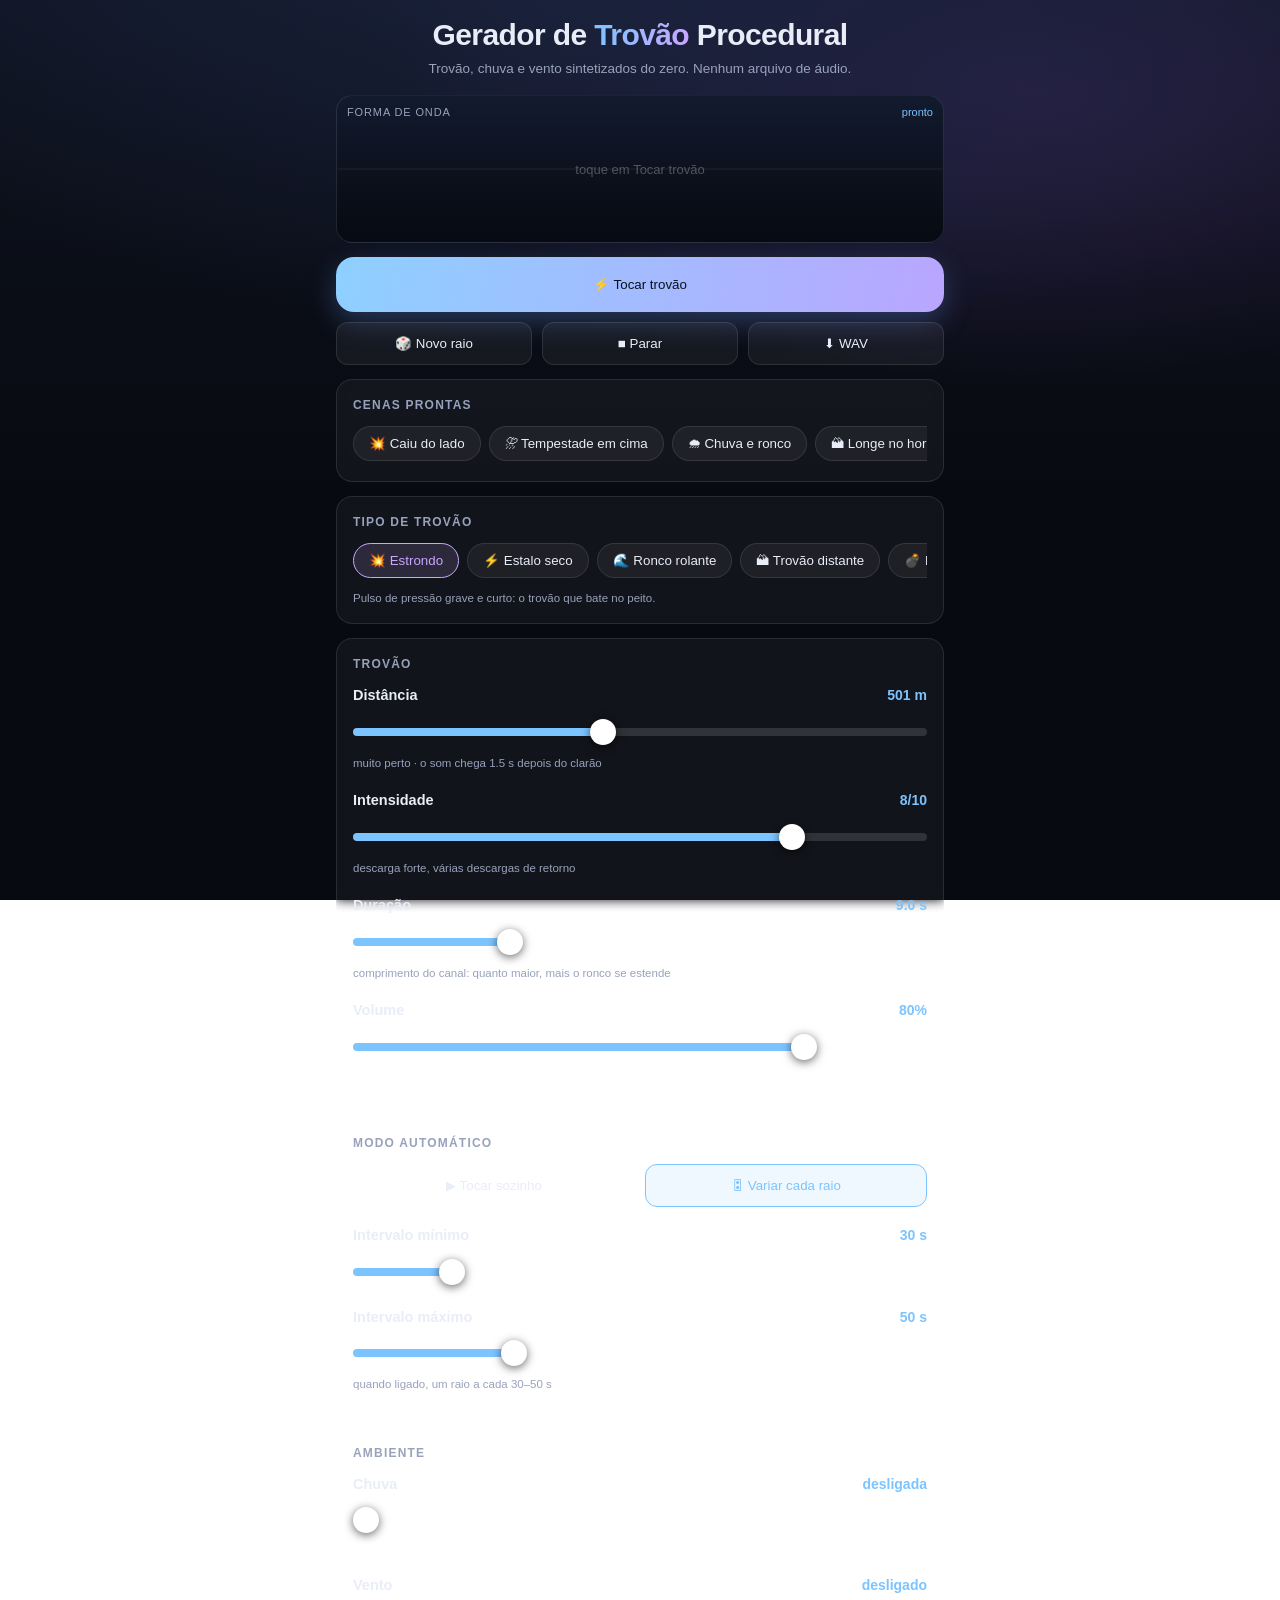
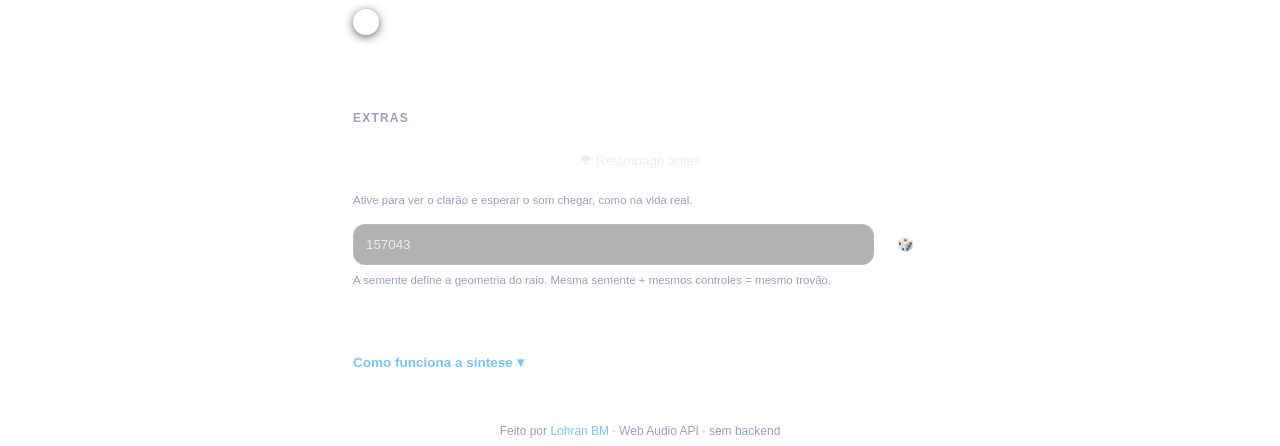
==== commit 223cdb29: "Rework near-field thunder, add types, auto mode and rain/wind controls Near strikes sounded thin ins" ====
--- a/trovao/index.html
+++ b/trovao/index.html
@@ -5,25 +5,19 @@
 <meta name="viewport" content="width=device-width, initial-scale=1.0, viewport-fit=cover">
 <meta name="theme-color" content="#0a0d16">
 <title>Trovão Procedural — Lohran BM</title>
-<meta name="description" content="Gerador procedural de som de trovão realista: controle distância, volume, duração e intensidade. Síntese em tempo real no navegador, sem áudio gravado.">
-<meta name="keywords" content="trovão, som procedural, web audio api, síntese de áudio, thunder generator">
+<meta name="description" content="Gerador procedural de trovão, chuva e vento: controle distância, tipo, intensidade, duração e modo automático. Síntese em tempo real no navegador, sem áudio gravado.">
+<meta name="keywords" content="trovão, som procedural, web audio api, síntese de áudio, chuva, vento, thunder generator">
 <meta name="author" content="Lohran BM">
 <meta property="og:title" content="Gerador Procedural de Trovão">
-<meta property="og:description" content="Trovão sintetizado do zero no navegador — nenhum arquivo de áudio, só física e matemática.">
+<meta property="og:description" content="Trovão, chuva e vento sintetizados do zero no navegador — nenhum arquivo de áudio, só física e matemática.">
 <link rel="icon" href="../ico/favicon.ico" type="image/x-icon">
 <style>
   *,*::before,*::after{box-sizing:border-box;margin:0;padding:0}
   :root{
-    --bg:#080a11;
-    --bg2:#0e131f;
-    --card:rgba(255,255,255,.045);
-    --line:rgba(255,255,255,.10);
-    --txt:#e9edf7;
-    --dim:#98a2bb;
-    --acc:#7cc4ff;
-    --acc2:#c9a7ff;
-    --warn:#ffd68a;
-    --r:16px;
+    --bg:#080a11; --bg2:#0e131f;
+    --card:rgba(255,255,255,.045); --line:rgba(255,255,255,.10);
+    --txt:#e9edf7; --dim:#98a2bb;
+    --acc:#7cc4ff; --acc2:#c9a7ff; --warn:#ffd68a; --r:16px;
   }
   html,body{height:100%}
   body{
@@ -31,103 +25,79 @@
       radial-gradient(120% 80% at 50% -10%, #1b2440 0%, transparent 60%),
       radial-gradient(90% 60% at 80% 10%, #2a1f45 0%, transparent 55%),
       linear-gradient(180deg,var(--bg2),var(--bg) 55%);
-    background-attachment:fixed;
-    color:var(--txt);
+    background-attachment:fixed; color:var(--txt);
     font-family:-apple-system,BlinkMacSystemFont,"Segoe UI",Roboto,"Helvetica Neue",Arial,sans-serif;
-    -webkit-font-smoothing:antialiased;
-    line-height:1.5;
-    padding:env(safe-area-inset-top) 0 calc(24px + env(safe-area-inset-bottom));
+    -webkit-font-smoothing:antialiased; line-height:1.5;
+    padding:env(safe-area-inset-top) 0 calc(28px + env(safe-area-inset-bottom));
     overflow-x:hidden;
   }
   .wrap{max-width:640px;margin:0 auto;padding:18px 16px 0}
-  header{text-align:center;margin-bottom:18px}
+  header{text-align:center;margin-bottom:16px}
   h1{font-size:clamp(22px,6vw,30px);font-weight:800;letter-spacing:-.02em;line-height:1.15}
   h1 span{background:linear-gradient(92deg,var(--acc),var(--acc2));-webkit-background-clip:text;background-clip:text;color:transparent}
   .sub{color:var(--dim);font-size:13.5px;margin-top:6px}
 
   .card{background:var(--card);border:1px solid var(--line);border-radius:var(--r);padding:16px;margin-bottom:14px;backdrop-filter:blur(6px)}
 
-  /* ---------- céu / visualizador ---------- */
-  .sky{
-    position:relative;height:150px;border-radius:var(--r);overflow:hidden;
-    border:1px solid var(--line);margin-bottom:14px;
-    background:linear-gradient(180deg,#121a2e,#0a0e18 70%,#070a12);
-  }
+  .sky{position:relative;height:148px;border-radius:var(--r);overflow:hidden;border:1px solid var(--line);margin-bottom:14px;
+       background:linear-gradient(180deg,#121a2e,#0a0e18 70%,#070a12)}
   #wave{position:absolute;inset:0;width:100%;height:100%;display:block}
   .flash{position:absolute;inset:0;background:#eaf2ff;opacity:0;pointer-events:none;mix-blend-mode:screen}
   .flash.go{animation:fl .62s ease-out}
-  @keyframes fl{
-    0%{opacity:0}4%{opacity:.95}9%{opacity:.15}14%{opacity:.85}
-    22%{opacity:.08}30%{opacity:.55}45%{opacity:.05}100%{opacity:0}
-  }
+  @keyframes fl{0%{opacity:0}4%{opacity:.95}9%{opacity:.15}14%{opacity:.85}22%{opacity:.08}30%{opacity:.55}45%{opacity:.05}100%{opacity:0}}
   .skyTag{position:absolute;left:10px;top:8px;font-size:11px;color:var(--dim);letter-spacing:.08em;text-transform:uppercase}
-  .skyState{position:absolute;right:10px;top:8px;font-size:11px;color:var(--acc);font-variant-numeric:tabular-nums}
-
-  /* ---------- controles ---------- */
-  .ctrl{margin-bottom:20px}
-  .ctrl:last-child{margin-bottom:4px}
-  .lab{display:flex;justify-content:space-between;align-items:baseline;gap:10px;margin-bottom:9px}
+  .skyState{position:absolute;right:10px;top:8px;font-size:11px;color:var(--acc);font-variant-numeric:tabular-nums;text-align:right}
+
+  .ctrl{margin-bottom:18px}
+  .ctrl:last-child{margin-bottom:2px}
+  .lab{display:flex;justify-content:space-between;align-items:baseline;gap:10px;margin-bottom:8px}
   .lab b{font-size:14.5px;font-weight:650}
   .lab .val{font-size:14px;color:var(--acc);font-variant-numeric:tabular-nums;font-weight:650}
-  .hint{font-size:11.5px;color:var(--dim);margin-top:7px;min-height:14px}
-
-  input[type=range]{
-    -webkit-appearance:none;appearance:none;width:100%;height:34px;background:transparent;display:block;
-  }
+  .hint{font-size:11.5px;color:var(--dim);margin-top:6px;min-height:14px}
+
+  input[type=range]{-webkit-appearance:none;appearance:none;width:100%;height:34px;background:transparent;display:block}
   input[type=range]::-webkit-slider-runnable-track{height:8px;border-radius:99px;background:linear-gradient(90deg,var(--acc) var(--p,50%),rgba(255,255,255,.13) var(--p,50%))}
   input[type=range]::-webkit-slider-thumb{-webkit-appearance:none;width:26px;height:26px;margin-top:-9px;border-radius:50%;background:#fff;border:0;box-shadow:0 2px 10px rgba(0,0,0,.6)}
   input[type=range]::-moz-range-track{height:8px;border-radius:99px;background:rgba(255,255,255,.13)}
   input[type=range]::-moz-range-progress{height:8px;border-radius:99px;background:var(--acc)}
   input[type=range]::-moz-range-thumb{width:26px;height:26px;border-radius:50%;background:#fff;border:0}
 
-  /* ---------- botões ---------- */
-  .play{
-    width:100%;border:0;border-radius:18px;padding:20px 16px;font:800 19px/1.2 inherit;color:#06121f;
-    background:linear-gradient(100deg,#8ed0ff,#b9a6ff);
-    box-shadow:0 10px 28px rgba(110,160,255,.28);cursor:pointer;
-    -webkit-tap-highlight-color:transparent;touch-action:manipulation;
-    transition:transform .08s ease, filter .2s ease;
-  }
+  .play{width:100%;border:0;border-radius:18px;padding:20px 16px;font:800 19px/1.2 inherit;color:#06121f;
+        background:linear-gradient(100deg,#8ed0ff,#b9a6ff);box-shadow:0 10px 28px rgba(110,160,255,.28);
+        cursor:pointer;-webkit-tap-highlight-color:transparent;touch-action:manipulation;transition:transform .08s ease,filter .2s ease}
   .play:active{transform:scale(.985)}
-  .play[disabled]{filter:grayscale(.5) brightness(.75);cursor:default}
+  .play[disabled]{filter:grayscale(.5) brightness(.75)}
   .row{display:flex;gap:10px;margin-top:10px;flex-wrap:wrap}
-  .row .btn{flex:1 1 0;min-width:120px}
-  .btn{
-    border:1px solid var(--line);background:rgba(255,255,255,.05);color:var(--txt);
-    border-radius:12px;padding:13px 12px;font:600 13.5px/1 inherit;cursor:pointer;
-    -webkit-tap-highlight-color:transparent;touch-action:manipulation;
-  }
+  .row .btn{flex:1 1 0;min-width:110px}
+  .btn{border:1px solid var(--line);background:rgba(255,255,255,.05);color:var(--txt);border-radius:12px;
+       padding:13px 12px;font:600 13.5px/1 inherit;cursor:pointer;-webkit-tap-highlight-color:transparent;touch-action:manipulation}
   .btn:active{background:rgba(255,255,255,.11)}
   .btn.on{border-color:var(--acc);color:var(--acc);background:rgba(124,196,255,.12)}
 
   .chips{display:flex;gap:8px;overflow-x:auto;padding-bottom:4px;-webkit-overflow-scrolling:touch;scrollbar-width:none}
   .chips::-webkit-scrollbar{display:none}
-  .chip{
-    flex:0 0 auto;border:1px solid var(--line);background:rgba(255,255,255,.05);color:var(--txt);
-    border-radius:99px;padding:9px 15px;font:600 13px/1 inherit;cursor:pointer;white-space:nowrap;
-    -webkit-tap-highlight-color:transparent;touch-action:manipulation;
-  }
+  .chip{flex:0 0 auto;border:1px solid var(--line);background:rgba(255,255,255,.05);color:var(--txt);border-radius:99px;
+        padding:9px 15px;font:600 13px/1 inherit;cursor:pointer;white-space:nowrap;-webkit-tap-highlight-color:transparent;touch-action:manipulation}
   .chip:active{background:rgba(255,255,255,.12)}
+  .chip.on{border-color:var(--acc2);color:var(--acc2);background:rgba(201,167,255,.14)}
 
   .seedRow{display:flex;gap:10px;align-items:center}
-  .seedRow input[type=text]{
-    flex:1;min-width:0;background:rgba(0,0,0,.3);border:1px solid var(--line);color:var(--txt);
-    border-radius:12px;padding:12px;font:600 14px/1 inherit;font-variant-numeric:tabular-nums;
-  }
+  .seedRow input[type=text]{flex:1;min-width:0;background:rgba(0,0,0,.3);border:1px solid var(--line);color:var(--txt);
+    border-radius:12px;padding:12px;font:600 14px/1 inherit;font-variant-numeric:tabular-nums}
   .seedRow input:focus{outline:none;border-color:var(--acc)}
 
-  h2{font-size:12px;letter-spacing:.1em;text-transform:uppercase;color:var(--dim);margin-bottom:12px;font-weight:700}
-  details{border-top:1px solid var(--line);padding-top:14px;margin-top:4px}
+  h2{font-size:12px;letter-spacing:.1em;text-transform:uppercase;color:var(--dim);margin-bottom:12px;font-weight:700;
+     display:flex;justify-content:space-between;align-items:center;gap:10px}
+  h2 em{font-style:normal;text-transform:none;letter-spacing:0;color:var(--warn);font-size:11.5px;font-weight:600;font-variant-numeric:tabular-nums}
+  details{border-top:1px solid var(--line);padding-top:14px}
   summary{cursor:pointer;font-size:13.5px;font-weight:650;color:var(--acc);list-style:none}
   summary::-webkit-details-marker{display:none}
-  summary::after{content:" ▾"}
-  details[open] summary::after{content:" ▴"}
+  summary::after{content:" ▾"} details[open] summary::after{content:" ▴"}
   details p{font-size:13px;color:var(--dim);margin-top:10px}
   details li{font-size:13px;color:var(--dim);margin:6px 0 0 18px}
   code{font-family:ui-monospace,SFMono-Regular,Menlo,monospace;font-size:12px;color:var(--warn)}
   footer{text-align:center;color:var(--dim);font-size:12px;padding:18px 0 6px}
   footer a{color:var(--acc);text-decoration:none}
-  .sr{position:absolute;width:1px;height:1px;overflow:hidden;clip:rect(0 0 0 0)}
 </style>
 </head>
 <body>
@@ -135,7 +105,7 @@
 
   <header>
     <h1>Gerador de <span>Trovão</span> Procedural</h1>
-    <p class="sub">Nenhum arquivo de áudio. Cada trovão é sintetizado do zero a partir de um modelo físico do canal do raio.</p>
+    <p class="sub">Trovão, chuva e vento sintetizados do zero. Nenhum arquivo de áudio.</p>
   </header>
 
   <div class="sky">
@@ -149,26 +119,32 @@
   <div class="row">
     <button class="btn" id="newBolt">🎲 Novo raio</button>
     <button class="btn" id="stop">■ Parar</button>
-    <button class="btn" id="dl">⬇ Baixar WAV</button>
+    <button class="btn" id="dl">⬇ WAV</button>
   </div>
 
   <div class="card" style="margin-top:14px">
-    <h2>Predefinições</h2>
-    <div class="chips" id="presets"></div>
+    <h2>Cenas prontas</h2>
+    <div class="chips" id="scenes"></div>
   </div>
 
   <div class="card">
-    <h2>Controles</h2>
+    <h2>Tipo de trovão</h2>
+    <div class="chips" id="types"></div>
+    <div class="hint" id="typeH" style="margin-top:8px"></div>
+  </div>
+
+  <div class="card">
+    <h2>Trovão</h2>
 
     <div class="ctrl">
       <label class="lab" for="dist"><b>Distância</b><span class="val" id="distV"></span></label>
-      <input type="range" id="dist" min="0" max="1000" value="330">
+      <input type="range" id="dist" min="0" max="1000" value="433">
       <div class="hint" id="distH"></div>
     </div>
 
     <div class="ctrl">
       <label class="lab" for="inten"><b>Intensidade</b><span class="val" id="intenV"></span></label>
-      <input type="range" id="inten" min="1" max="10" step="1" value="7">
+      <input type="range" id="inten" min="1" max="10" step="1" value="8">
       <div class="hint" id="intenH"></div>
     </div>
 
@@ -186,50 +162,79 @@
   </div>
 
   <div class="card">
+    <h2>Modo automático <em id="autoNext"></em></h2>
+    <div class="row" style="margin-top:0">
+      <button class="btn" id="tAuto">▶ Tocar sozinho</button>
+      <button class="btn" id="tVary">🎛 Variar cada raio</button>
+    </div>
+
+    <div class="ctrl" style="margin-top:18px">
+      <label class="lab" for="gapMin"><b>Intervalo mínimo</b><span class="val" id="gapMinV"></span></label>
+      <input type="range" id="gapMin" min="2" max="180" value="30">
+    </div>
+    <div class="ctrl">
+      <label class="lab" for="gapMax"><b>Intervalo máximo</b><span class="val" id="gapMaxV"></span></label>
+      <input type="range" id="gapMax" min="2" max="180" value="50">
+      <div class="hint" id="gapH"></div>
+    </div>
+  </div>
+
+  <div class="card">
+    <h2>Ambiente</h2>
+
+    <div class="ctrl">
+      <label class="lab" for="rain"><b>Chuva</b><span class="val" id="rainV"></span></label>
+      <input type="range" id="rain" min="0" max="100" value="0">
+      <div class="hint" id="rainH"></div>
+    </div>
+
+    <div class="ctrl">
+      <label class="lab" for="wind"><b>Vento</b><span class="val" id="windV"></span></label>
+      <input type="range" id="wind" min="0" max="100" value="0">
+      <div class="hint" id="windH"></div>
+    </div>
+  </div>
+
+  <div class="card">
     <h2>Extras</h2>
     <div class="row" style="margin-top:0">
       <button class="btn" id="tFlash">🌩 Relâmpago antes</button>
-      <button class="btn" id="tRain">🌧 Chuva de fundo</button>
     </div>
     <div class="hint" id="flashH" style="margin-top:10px"></div>
     <div class="seedRow" style="margin-top:14px">
       <input type="text" id="seed" inputmode="numeric" aria-label="Semente do raio">
       <button class="btn" id="reseed" style="flex:0 0 auto">🎲</button>
     </div>
-    <div class="hint">A semente define a geometria do raio. A mesma semente + os mesmos controles geram exatamente o mesmo trovão.</div>
+    <div class="hint">A semente define a geometria do raio. Mesma semente + mesmos controles = mesmo trovão.</div>
   </div>
 
   <div class="card">
     <details>
       <summary>Como funciona a síntese</summary>
-      <p>O som é construído por um modelo físico simplificado, executado inteiramente no seu navegador:</p>
-      <li><b>Canal do raio:</b> um caminho tortuoso em 3D, com ramificações, é sorteado da semente. Ele vai do solo até a nuvem.</li>
-      <li><b>Tempos de chegada:</b> cada trecho do canal está a uma distância diferente de você, então seu estrondo chega num instante diferente (<code>t = r / 343 m/s</code>). É isso que transforma um estalo único em um ronco que se estende.</li>
-      <li><b>Onda N:</b> cada trecho emite a onda de choque clássica do trovão (um pulso que salta para cima e decai linearmente até abaixo de zero). Quanto maior a distância percorrida, mais larga fica essa onda — e mais grave o som.</li>
-      <li><b>Absorção do ar:</b> um filtro em cascata remove agudos em função da distância. Perto: estalo seco. Longe: só o grave sobrevive.</li>
-      <li><b>Espalhamento:</b> uma resposta ao impulso gerada na hora (reflexões no terreno e nas nuvens) alonga a cauda conforme a distância cresce.</li>
-      <li><b>Modulação lenta:</b> ondulações aleatórias no volume produzem o "rolar" característico do ronco distante.</li>
-      <p>Tudo é renderizado num <code>OfflineAudioContext</code> e depois tocado — por isso dá para baixar o resultado em WAV.</p>
+      <p>Modelo físico simplificado, rodando inteiro no seu navegador:</p>
+      <li><b>Canal do raio:</b> um caminho tortuoso em 3D com ramificações, sorteado da semente. O tipo de trovão muda a forma dele — vertical e compacto no estrondo, esparramado na horizontal no ronco rolante.</li>
+      <li><b>Tempos de chegada:</b> cada trecho está a uma distância diferente de você, então seu estrondo chega num instante diferente (<code>t = r / 343 m/s</code>). É isso que estica um estalo em ronco.</li>
+      <li><b>Onda N:</b> cada trecho emite a onda de choque do trovão. Ela se alarga conforme viaja, então o pico do espectro desce de ~200 Hz (perto) para ~40 Hz (longe).</li>
+      <li><b>Camada de estalo:</b> o "rasgo" agudo do raio próximo. O ar absorve agudo rápido, então ela some depois de ~2 km — por isso raio perto rasga e raio longe só ronca.</li>
+      <li><b>Pulso de pressão:</b> o estrondo grave que bate no peito, forte só bem perto (cai com <code>1/r^1,15</code>).</li>
+      <li><b>Absorção do ar:</b> filtros que variam no tempo, guiados pela distância média do que está chegando naquele instante.</li>
+      <li><b>Espalhamento:</b> resposta ao impulso gerada na hora (terreno e nuvens) alonga a cauda com a distância.</li>
+      <p>Chuva e vento são bancos de ruído filtrado com gotas esparsas e rajadas lentas — também sem sample nenhum.</p>
     </details>
   </div>
 
-  <footer>
-    Feito por <a href="../">Lohran BM</a> · Web Audio API · sem backend
-  </footer>
+  <footer>Feito por <a href="../">Lohran BM</a> · Web Audio API · sem backend</footer>
 </div>
 
 <script>
 (function(){
 "use strict";
 
-var SPEED = 343;               // velocidade do som (m/s)
-var EAR   = 1.7;               // altura do ouvinte (m)
-
-/* ---------------------------------------------------------------- utils */
+var SPEED = 343, EAR = 1.7;
+
+/* ---------------------------------------------------------------- util */
 function clamp(v,a,b){ return v<a?a:(v>b?b:v); }
 function lerp(a,b,t){ return a+(b-a)*t; }
-
-// PRNG determinístico (mulberry32)
 function makeRng(seed){
   var s = seed >>> 0;
   return function(){
@@ -240,12 +245,8 @@
     return ((t ^ (t >>> 14)) >>> 0) / 4294967296;
   };
 }
-
-/* ------------------------------------------------- mapeamento dos sliders */
-// distância: 0..1000 -> 0.03 km .. 20 km (curva exponencial, resolução fina no perto)
 function sliderToDist(v){ return 0.03 * Math.pow(20/0.03, v/1000); }
-function distToSlider(km){ return Math.round(1000 * Math.log(km/0.03) / Math.log(20/0.03)); }
-
+function distToSlider(km){ return Math.round(1000*Math.log(km/0.03)/Math.log(20/0.03)); }
 function distLabel(km){
   if(km < 0.15) return "em cima de você";
   if(km < 0.6)  return "muito perto";
@@ -254,123 +255,200 @@
   if(km < 11)   return "longe";
   return "no horizonte";
 }
-function fmtDist(km){
-  return km < 1 ? Math.round(km*1000) + " m" : (km<10 ? km.toFixed(1) : Math.round(km)) + " km";
-}
-
-/* ------------------------------------------------ geometria do canal */
+function fmtDist(km){ return km<1 ? Math.round(km*1000)+" m" : (km<10?km.toFixed(1):Math.round(km))+" km"; }
+
+/* ------------------------------------------------- tipos de trovão ---- */
+/* cada tipo é um conjunto de pesos do mesmo modelo físico, não um preset
+   de sliders: dá para combinar qualquer tipo com qualquer distância.     */
+var TYPES = {
+  estrondo: {nome:"💥 Estrondo",     blast:1.9, crack:1.0, hDec:0.34, str:0.9, tau:1.15, horiz:0.15, tort:0.9, branch:0.8, wet:0.9,
+             desc:"Pulso de pressão grave e curto: o trovão que bate no peito."},
+  estalo:   {nome:"⚡ Estalo seco",  blast:0.9, crack:2.0, hDec:0.5,  str:0.8, tau:0.75, horiz:0.1,  tort:1.3, branch:1.4, wet:0.8,
+             desc:"O rasgo agudo do raio que caiu do lado. Some depois de 2 km."},
+  rolante:  {nome:"🌊 Ronco rolante",blast:0.7, crack:0.5, hDec:1.2,  str:1.5, tau:1.05, horiz:0.85, tort:1.4, branch:1.4, wet:1.25,
+             desc:"Descarga dentro da nuvem, quase horizontal: o ronco que rola e não acaba."},
+  distante: {nome:"🏔 Trovão distante",blast:0.45,crack:0.0, hDec:1.5, str:1.0, tau:1.35, horiz:0.5,  tort:1.0, branch:1.0, wet:1.6,
+             desc:"Só o grave sobrevive à viagem. Sem estalo, muito espalhamento."},
+  multiplo: {nome:"💣 Estouro múltiplo",blast:1.3,crack:1.3,hDec:0.6, str:2.4, tau:1.0,  horiz:0.3,  tort:1.1, branch:1.2, wet:1.0,
+             desc:"Várias descargas de retorno seguidas: estrondo em cima de estrondo."}
+};
+
+/* ------------------------------------------------ geometria do canal -- */
 function buildChannel(p, rnd){
-  var D = p.dist * 1000;
-  var H = p.height;
+  var T = TYPES[p.type];
+  var D = p.dist*1000, H = p.height;
+  var n = Math.round(45 + p.inten*9);
+  var dz = H/n, tort = dz*0.5*T.tort;
   var segs = [];
-  var n = Math.round(45 + p.inten * 9);
-  var dz = H / n;
-  var tort = dz * 0.5;
-
-  var x = D + (rnd()-0.5) * Math.min(D*0.1, 400);
-  var y = (rnd()-0.5) * Math.min(D*0.1, 400);
-  var z = 0;
+
+  // direção geral do canal: vertical (nuvem-solo) a horizontal (intranuvem)
+  var hz = T.horiz;
+  var baseZ = hz > 0.5 ? 1500 + rnd()*2500 : 0;   // descarga intranuvem começa no alto
+  var dirx = (rnd()-0.5)*2, diry = (rnd()-0.5)*2;
+  var dl = Math.sqrt(dirx*dirx + diry*diry) || 1;
+  dirx /= dl; diry /= dl;
+
+  var x = D + (rnd()-0.5)*Math.min(D*0.1, 400);
+  var y = (rnd()-0.5)*Math.min(D*0.1, 400);
+  var z = baseZ;
 
   for(var i=0;i<n;i++){
     var x0=x, y0=y, z0=z;
-    z += dz * (0.7 + 0.6*rnd());
-    x += (rnd()-0.5) * 2 * tort;
-    y += (rnd()-0.5) * 2 * tort;
+    var step = dz*(0.7 + 0.6*rnd());
+    z += step*(1-hz);
+    x += step*hz*dirx + (rnd()-0.5)*2*tort;
+    y += step*hz*diry + (rnd()-0.5)*2*tort;
+    if(z < 20) z = 20;
 
     var mz = (z+z0)/2;
-    var len = Math.sqrt((x-x0)*(x-x0) + (y-y0)*(y-y0) + (z-z0)*(z-z0));
-    // a corrente de retorno é mais forte perto do solo
-    var e = Math.exp(-mz/(H*0.55)) * (0.55 + 0.9*rnd()) * (len/dz);
+    var len = Math.sqrt((x-x0)*(x-x0)+(y-y0)*(y-y0)+(z-z0)*(z-z0));
+    // a corrente de retorno é mais forte perto do início do canal
+    var e = Math.exp(-(i/n)/T.hDec) * (0.55+0.9*rnd()) * (len/dz);
     segs.push({x:(x+x0)/2, y:(y+y0)/2, z:mz, e:e});
 
-    // ramificações
-    if(rnd() < 0.09 + p.inten*0.012){
-      var bx=x, by=y, bz=z;
-      var nb = 3 + Math.floor(rnd()*10);
-      var dx = (rnd()-0.5)*1.6, dy = (rnd()-0.5)*1.6;
+    if(rnd() < (0.09 + p.inten*0.012)*T.branch){
+      var bx=x, by=y, bz=z, nb = 3 + Math.floor(rnd()*10);
+      var ddx=(rnd()-0.5)*1.6, ddy=(rnd()-0.5)*1.6;
       for(var j=0;j<nb;j++){
-        bx += dx*dz + (rnd()-0.5)*tort;
-        by += dy*dz + (rnd()-0.5)*tort;
-        bz += dz*(0.15 + 0.5*rnd());
-        segs.push({x:bx, y:by, z:bz, e:Math.exp(-bz/(H*0.55)) * (0.12+0.3*rnd()) * (1 - j/nb)});
+        bx += ddx*dz + (rnd()-0.5)*tort;
+        by += ddy*dz + (rnd()-0.5)*tort;
+        bz += dz*(0.15+0.5*rnd())*(1-hz) + dz*0.1;
+        segs.push({x:bx, y:by, z:Math.max(20,bz), e:Math.exp(-(i/n)/T.hDec)*(0.12+0.3*rnd())*(1-j/nb)});
       }
     }
   }
-  return segs;
+  return {segs:segs, ax:D, ay:0, az:baseZ};
+}
+
+// mede o espalhamento temporal do canal
+function measure(segs){
+  var rmin = Infinity, rmax = 0;
+  for(var i=0;i<segs.length;i++){
+    var s = segs[i];
+    s.r = Math.max(25, Math.sqrt(s.x*s.x + s.y*s.y + (s.z-EAR)*(s.z-EAR)));
+    if(s.r < rmin) rmin = s.r;
+    if(s.r > rmax) rmax = s.r;
+  }
+  return {rmin:rmin, rmax:rmax, spread:(rmax-rmin)/SPEED};
+}
+
+// escala o canal em torno do ponto de origem até bater a duração pedida
+function fitChannel(ch, targetSpread){
+  var m = measure(ch.segs), i, s, k, tot = 1;
+  for(var it=0; it<4; it++){
+    if(m.spread < 1e-3) break;
+    k = clamp(targetSpread/m.spread, 0.4, 3);
+    if(Math.abs(k-1) < 0.04) break;
+    if(tot*k > 6 || tot*k < 0.12) break;
+    tot *= k;
+    for(i=0;i<ch.segs.length;i++){
+      s = ch.segs[i];
+      s.x = ch.ax + (s.x-ch.ax)*k;
+      s.y = ch.ay + (s.y-ch.ay)*k;
+      s.z = Math.max(20, ch.az + (s.z-ch.az)*k);
+    }
+    m = measure(ch.segs);
+  }
+  return m;
 }
 
 /* ---------------------------------------------------------------------
-   Excitação: duas camadas somadas.
-
-   1) COERENTE  — as ondas N discretas de cada trecho do canal. Dão o
-      estalo, o "rip" e os tapas secos das ramificações próximas.
-   2) DIFUSA    — milhares de chegadas se sobrepõem e deixam de ser
-      eventos separados: viram ruído. Em vez de somar impulso por
-      impulso (o que soa "pipocado"), monto a densidade de energia
-      acústica ao longo do tempo e uso ruído modulado por sqrt(energia).
-
-   Sobre a soma passa um par de filtros variantes no tempo, guiados pela
-   distância média das contribuições que chegam naquele instante: o que
-   chega primeiro vem de perto (mais brilhante), o que chega depois vem
-   do alto do canal (mais grave e abafado). É esse deslize gradual de
-   brilho que faz o trovão soar vivo em vez de "ruído com envelope".
+   Excitação — três camadas somadas:
+
+   1) COERENTE  ondas N discretas de cada trecho. O corpo do estrondo.
+   2) ESTALO    crepitação aguda do canal, só sobrevive perto (o ar come
+                o agudo em ~2 km). É o "rasgo" do raio do lado.
+   3) DIFUSA    quando milhares de chegadas se sobrepõem elas deixam de
+                ser eventos separados e viram ruído. Em vez de somar
+                impulso a impulso (soa "pipocado"), monto a densidade de
+                energia acústica no tempo e uso ruído modulado por
+                sqrt(energia).
+
+   Mais o PULSO DE PRESSÃO por descarga: a onda grave de sobrepressão
+   que só é forte bem perto — o estrondo propriamente dito.
+
+   Sobre tudo passa um par de filtros variantes no tempo guiados pela
+   distância média do que chega naquele instante: o começo vem do trecho
+   mais próximo (claro), o fim vem da ponta longe do canal (grave e
+   abafado). Esse deslize é o que faz soar vivo.
 --------------------------------------------------------------------- */
 function buildExcitation(p, sr){
   var rnd = makeRng(p.seed);
-  var segs = buildChannel(p, rnd);
+  var T = TYPES[p.type];
+  var ch = buildChannel(p, rnd);
+  var segs = ch.segs;
+  var m = fitChannel(ch, p.targetSpread);
+  var rmin = m.rmin, spread = m.spread;
   var i, j, k, b, s;
 
-  var rmin = Infinity, rmax = 0;
-  for(i=0;i<segs.length;i++){
-    s = segs[i];
-    s.r = Math.max(25, Math.sqrt(s.x*s.x + s.y*s.y + (s.z-EAR)*(s.z-EAR)));
-    if(s.r < rmin) rmin = s.r;
-    if(s.r > rmax) rmax = s.r;
-  }
-  var spread = (rmax - rmin) / SPEED;
-
-  // descargas de retorno sucessivas (o "crack-crack" antes do ronco)
-  var nStroke = 1 + Math.floor(p.inten/3.2) + (rnd() < 0.4 ? 1 : 0);
+  // descargas de retorno sucessivas
+  var nStroke = clamp(Math.round((1 + p.inten/3.2)*T.str) + (rnd()<0.4?1:0), 1, 7);
   var strokes = [], tk = 0, gk = 1;
   for(i=0;i<nStroke;i++){
     strokes.push({t:tk, g:gk});
-    tk += 0.03 + rnd()*0.11;
-    gk *= 0.45 + rnd()*0.3;
+    tk += 0.03 + rnd()*0.13;
+    gk *= 0.42 + rnd()*0.34;
   }
   var strokeSpan = tk;
 
-  var BIN    = 0.002;                                  // 2 ms por bin
+  var BIN    = 0.002;
   var totalT = spread + strokeSpan + 0.45;
   var nB     = Math.ceil(totalT/BIN) + 8;
   var len    = Math.ceil(totalT*sr) + 256;
 
-  var E  = new Float64Array(nB);        // energia difusa por bin
-  var RW = new Float64Array(nB);        // energia × distância (p/ média)
+  var E  = new Float64Array(nB), RW = new Float64Array(nB);
   var L  = new Float32Array(len), R = new Float32Array(len);
 
-  var refD = 150;                       // distância de referência
-  // perto, as chegadas quase não se sobrepõem: o som é feito de estalos
-  // discretos. Longe, tudo vira um contínuo difuso.
+  var refD = 150;
+  // perto as chegadas quase não se sobrepõem: o som é feito de eventos
+  // discretos. Longe vira um contínuo difuso.
   var COH  = clamp(0.35 + 0.5/(1 + p.dist*2), 0.35, 0.78);
   var DIF2 = 1 - COH*COH;
 
+  // maior contribuição individual do canal — o pulso de pressão é
+  // dimensionado em cima dela, senão vira um soco isolado que engole
+  // o trovão inteiro
+  var aMax = 0;
+  for(i=0;i<segs.length;i++){
+    var am = segs[i].e*(refD/segs[i].r);
+    if(am > aMax) aMax = am;
+  }
+
   for(k=0;k<strokes.length;k++){
     var st = strokes[k];
+
+    // pulso de pressão grave (o "soco" do estrondo), só forte bem perto
+    var tauB = clamp(0.011*Math.pow(rmin/200, 0.12), 0.007, 0.028);
+    var aB   = T.blast*aMax*0.9*st.g*(0.6 + p.inten/14) / (1 + Math.pow(rmin/700, 1.3));
+    if(aB > 0.02){
+      addNWave(L, Math.round(st.t*sr), aB, Math.round(tauB*sr), rnd, 0.05);
+      addNWave(R, Math.round(st.t*sr), aB, Math.round(tauB*sr), rnd, 0.05);
+    }
+
     for(i=0;i<segs.length;i++){
       s = segs[i];
-      var a = s.e * st.g * (refD / s.r);
+      var a = s.e * st.g * (refD/s.r);
       if(a < 8e-5) continue;
 
-      // a onda de choque se alarga conforme percorre o ar
-      var tau = clamp(0.0009 * Math.pow(s.r/60, 0.42), 0.0006, 0.055);
+      // a onda de choque se alarga conforme viaja: pico de ~200 Hz perto
+      // e ~40 Hz no horizonte, que é o que se mede no trovão real
+      var tau = clamp(0.0028*Math.pow(s.r/100, 0.25)*T.tau, 0.0015, 0.045);
       var nw  = Math.max(2, Math.round(tau*sr));
       var tA  = (s.r - rmin)/SPEED + st.t + rnd()*0.0012;
-      var itd = clamp(s.y/s.r, -1, 1) * 0.00035;       // diferença interaural
-
-      addNWave(L, Math.round((tA - itd*0.5)*sr), a*COH, nw, rnd, 0.4);
-      addNWave(R, Math.round((tA + itd*0.5)*sr), a*COH, nw, rnd, 0.4);
-
-      // energia difusa espalhada ao longo do pulso e da sua cauda
+      var itd = clamp(s.y/s.r, -1, 1)*0.00035;
+      var iL  = Math.round((tA - itd*0.5)*sr), iR = Math.round((tA + itd*0.5)*sr);
+
+      addNWave(L, iL, a*COH, nw, rnd, 0.4);
+      addNWave(R, iR, a*COH, nw, rnd, 0.4);
+
+      // crepitação aguda: absorvida pelo ar em ~2 km
+      var cA = a*T.crack*Math.exp(-s.r/1400)*1.4;
+      if(cA > 2e-3){
+        addCrackle(L, iL, cA, rnd, sr);
+        addCrackle(R, iR, cA, rnd, sr);
+      }
+
+      // energia difusa espalhada ao longo do pulso e da cauda
       var eT = a*a*DIF2;
       var nb = clamp(Math.ceil(tau*3.5/BIN), 1, 120)|0;
       var b0 = Math.floor(tA/BIN), norm = 0, w;
@@ -386,130 +464,127 @@
     }
   }
 
-  // suaviza a densidade e extrai a distância média por instante
+  // densidade suavizada + distância média instantânea
   var Ebin = new Float64Array(nB), Rbin = new Float64Array(nB), lastR = rmin;
   for(b=0;b<nB;b++){
-    var acc = 0, accR = 0;
+    var acc=0, accR=0;
     for(j=-3;j<=3;j++){
-      var q = b + j;
-      if(q >= 0 && q < nB){ var wg = 1 - Math.abs(j)/4; acc += E[q]*wg; accR += RW[q]*wg; }
+      var q = b+j;
+      if(q>=0 && q<nB){ var wg = 1-Math.abs(j)/4; acc += E[q]*wg; accR += RW[q]*wg; }
     }
     Ebin[b] = acc;
     if(acc > 1e-13) lastR = accR/acc;
     Rbin[b] = lastR;
   }
 
-  /* -------- síntese amostra a amostra: ruído difuso + filtros TPT ------ */
+  /* --------- ruído difuso + filtros TPT variantes no tempo ------------ */
   var binPer = BIN*sr, UPD = 32, DIFG = 1.25;
   var bA1=0,bA2=0,bA3=0, lA1=0,lA2=0,lA3=0;
-  var n1L=0,n2L=0, n1R=0,n2R=0;                 // passa-faixa do ruído
-  var p1L=0,p2L=0, p1R=0,p2R=0;                 // passa-baixa 1
-  var q1L=0,q2L=0, q1R=0,q2R=0;                 // passa-baixa 2
-  var v1,v2,v3, xL,xR;
+  var n1L=0,n2L=0,n1R=0,n2R=0, p1L=0,p2L=0,p1R=0,p2R=0, q1L=0,q2L=0,q1R=0,q2R=0;
+  var v1,v2,v3,xL,xR;
 
   for(i=0;i<len;i++){
     if((i % UPD) === 0){
       b = (i/binPer)|0; if(b >= nB) b = nB-1;
       var rr   = Rbin[b];
-      var tauN = clamp(0.0009*Math.pow(rr/60, 0.42), 0.0006, 0.055);
-      var f0   = clamp(0.45/tauN, 28, 3000);                  // centro do ruído
-      var fc   = clamp(airCutoff(rr/1000), 110, sr*0.42);     // absorção do ar
+      var tauN = clamp(0.0028*Math.pow(rr/100, 0.25)*T.tau, 0.0015, 0.045);
+      var f0   = clamp(0.42/tauN, 38, 2400);
+      var fc   = clamp(airCutoff(rr/1000), 110, sr*0.42);
       var g1 = Math.tan(Math.PI*f0/sr), kB = 1/0.62;
-      bA1 = 1/(1 + g1*(g1+kB)); bA2 = g1*bA1; bA3 = g1*bA2;
+      bA1 = 1/(1+g1*(g1+kB)); bA2 = g1*bA1; bA3 = g1*bA2;
       var g2 = Math.tan(Math.PI*fc/sr), kL = 1/0.6;
-      lA1 = 1/(1 + g2*(g2+kL)); lA2 = g2*lA1; lA3 = g2*lA2;
+      lA1 = 1/(1+g2*(g2+kL)); lA2 = g2*lA1; lA3 = g2*lA2;
     }
 
-    var fb = i/binPer, b1 = fb|0, fr = fb - b1, b2 = b1 + 1;
+    var fb = i/binPer, b1 = fb|0, fr = fb-b1, b2 = b1+1;
     if(b1 >= nB) b1 = nB-1;
     if(b2 >= nB) b2 = nB-1;
-    var amp = Math.sqrt(Ebin[b1]*(1-fr) + Ebin[b2]*fr) * DIFG;
-
-    // ruído -> passa-faixa (espectro da onda N) -> envelope de energia
+    var amp = Math.sqrt(Ebin[b1]*(1-fr) + Ebin[b2]*fr)*DIFG;
+
     v3 = (rnd()*2-1) - n2L; v1 = bA1*n1L + bA2*v3; v2 = n2L + bA2*n1L + bA3*v3;
-    n1L = 2*v1 - n1L; n2L = 2*v2 - n2L;
-    xL = L[i] + v1*amp;
+    n1L = 2*v1-n1L; n2L = 2*v2-n2L; xL = L[i] + v1*amp;
 
     v3 = (rnd()*2-1) - n2R; v1 = bA1*n1R + bA2*v3; v2 = n2R + bA2*n1R + bA3*v3;
-    n1R = 2*v1 - n1R; n2R = 2*v2 - n2R;
-    xR = R[i] + v1*amp;
-
-    // absorção do ar: duas passa-baixas em cascata, cortando com a distância
-    v3 = xL - p2L; v1 = lA1*p1L + lA2*v3; v2 = p2L + lA2*p1L + lA3*v3;
-    p1L = 2*v1 - p1L; p2L = 2*v2 - p2L; xL = v2;
-    v3 = xL - q2L; v1 = lA1*q1L + lA2*v3; v2 = q2L + lA2*q1L + lA3*v3;
-    q1L = 2*v1 - q1L; q2L = 2*v2 - q2L; L[i] = v2;
-
-    v3 = xR - p2R; v1 = lA1*p1R + lA2*v3; v2 = p2R + lA2*p1R + lA3*v3;
-    p1R = 2*v1 - p1R; p2R = 2*v2 - p2R; xR = v2;
-    v3 = xR - q2R; v1 = lA1*q1R + lA2*v3; v2 = q2R + lA2*q1R + lA3*v3;
-    q1R = 2*v1 - q1R; q2R = 2*v2 - q2R; R[i] = v2;
-  }
-
-  // ondulação lenta do ronco (turbulência atmosférica no caminho)
+    n1R = 2*v1-n1R; n2R = 2*v2-n2R; xR = R[i] + v1*amp;
+
+    v3 = xL-p2L; v1 = lA1*p1L + lA2*v3; v2 = p2L + lA2*p1L + lA3*v3;
+    p1L = 2*v1-p1L; p2L = 2*v2-p2L; xL = v2;
+    v3 = xL-q2L; v1 = lA1*q1L + lA2*v3; v2 = q2L + lA2*q1L + lA3*v3;
+    q1L = 2*v1-q1L; q2L = 2*v2-q2L; L[i] = v2;
+
+    v3 = xR-p2R; v1 = lA1*p1R + lA2*v3; v2 = p2R + lA2*p1R + lA3*v3;
+    p1R = 2*v1-p1R; p2R = 2*v2-p2R; xR = v2;
+    v3 = xR-q2R; v1 = lA1*q1R + lA2*v3; v2 = q2R + lA2*q1R + lA3*v3;
+    q1R = 2*v1-q1R; q2R = 2*v2-q2R; R[i] = v2;
+  }
+
   var depth = clamp(0.12 + p.dist*0.025, 0.12, 0.4);
   applyRoll(L, sr, rnd, depth);
   applyRoll(R, sr, rnd, depth);
 
-  return {L:L, R:R, len:len, spread:spread};
+  return {L:L, R:R, len:len, spread:spread, rmin:rmin};
 }
 
 function addNWave(buf, idx, amp, n, rnd, rough){
-  var i, j, v;
+  var i, j, v, lim = buf.length;
   if(idx < 0) idx = 0;
-  var lim = buf.length;
+  if(n < 2) n = 2;
   for(i=0;i<n;i++){
-    j = idx + i;
-    if(j >= lim) return;
-    v = 1 - 2*(i/n);                          // onda N: +A -> -A
-    v *= 1 + rough*(rnd()*2 - 1);             // turbulência
-    buf[j] += amp * v;
-  }
-  // cauda de espalhamento turbulento
+    j = idx+i; if(j >= lim) return;
+    v = 1 - 2*(i/n);                       // onda N: +A -> -A
+    v *= 1 + rough*(rnd()*2-1);
+    buf[j] += amp*v;
+  }
   var m = (n*2.5)|0;
   for(i=0;i<m;i++){
-    j = idx + n + i;
-    if(j >= lim) return;
-    buf[j] += amp * 0.32 * (rnd()*2 - 1) * Math.exp(-3.2*i/m);
+    j = idx+n+i; if(j >= lim) return;
+    buf[j] += amp*0.32*(rnd()*2-1)*Math.exp(-3.2*i/m);
+  }
+}
+
+function addCrackle(buf, idx, amp, rnd, sr){
+  var n = 5 + (rnd()*8|0), lim = buf.length;
+  for(var k=0;k<n;k++){
+    var off = idx + ((rnd()*0.005*sr)|0);
+    var dl  = Math.max(4, (sr*0.00012*(1+rnd()*4))|0);
+    var a   = amp*(0.35+0.65*rnd());
+    for(var i=0;i<dl;i++){
+      var j = off+i; if(j >= lim) break;
+      buf[j] += a*(rnd()*2-1)*Math.exp(-4*i/dl);
+    }
   }
 }
 
 function applyRoll(buf, sr, rnd, depth){
-  // ruído filtrado ~1.5 Hz como envelope de modulação
-  var a = Math.exp(-2*Math.PI*1.6/sr);
-  var z1 = 0, z2 = 0, z3 = 0;
+  var a = Math.exp(-2*Math.PI*1.6/sr), z1=0,z2=0,z3=0;
   var onset = Math.round(sr*0.12);
   for(var i=0;i<buf.length;i++){
-    var w = rnd()*2 - 1;
-    z1 = a*z1 + (1-a)*w;
-    z2 = a*z2 + (1-a)*z1;
-    z3 = a*z3 + (1-a)*z2;
-    var m = 1 + depth * clamp(z3*22, -1.2, 1.2);
-    if(i < onset) m = lerp(1, m, i/onset);    // preserva o estalo inicial
-    buf[i] *= m;
-  }
-}
-
-/* --------------------------------------------- resposta ao impulso (eco) */
+    var w = rnd()*2-1;
+    z1 = a*z1 + (1-a)*w; z2 = a*z2 + (1-a)*z1; z3 = a*z3 + (1-a)*z2;
+    var mo = 1 + depth*clamp(z3*22, -1.2, 1.2);
+    if(i < onset) mo = lerp(1, mo, i/onset);
+    buf[i] *= mo;
+  }
+}
+
+function airCutoff(km){ return clamp(2600*Math.pow(Math.max(km,0.02), -0.62), 200, 17000); }
+
+/* ------------------------------------------- resposta ao impulso ----- */
 function buildIR(ctx, sr, T, dist, cut, seed){
   var n = Math.max(64, Math.ceil(T*sr));
   var buf = ctx.createBuffer(2, n, sr);
-  var fc = clamp(cut*0.7, 160, 3500);
-  var a  = Math.exp(-2*Math.PI*fc/sr);
+  var fc = clamp(cut*0.7, 160, 3500), a = Math.exp(-2*Math.PI*fc/sr);
   for(var ch=0; ch<2; ch++){
-    var rnd = makeRng(seed + ch*7919);
-    var d = buf.getChannelData(ch), z = 0, peak = 1e-6;
-    for(var i=0;i<n;i++){
+    var rnd = makeRng(seed + ch*7919), d = buf.getChannelData(ch), z=0, peak=1e-6, i;
+    for(i=0;i<n;i++){
       var t = i/sr;
-      z = a*z + (1-a)*(rnd()*2 - 1);
-      var env = Math.exp(-6.9*t/T) * (1 - i/n);
-      d[i] = z * env;
+      z = a*z + (1-a)*(rnd()*2-1);
+      d[i] = z*Math.exp(-6.9*t/T)*(1 - i/n);
     }
-    // reflexões discretas (terreno, encostas, base da nuvem)
     var refl = 3 + Math.floor(rnd()*4);
     for(var k=0;k<refl;k++){
-      var pos = Math.floor((0.015 + rnd()*Math.min(0.45, T*0.6)) * sr);
-      if(pos < n) d[pos] += (rnd()*2-1) * (0.35 + 0.4*rnd()) * (0.4 + 0.6*Math.min(1, dist/6));
+      var pos = Math.floor((0.015 + rnd()*Math.min(0.45, T*0.6))*sr);
+      if(pos < n) d[pos] += (rnd()*2-1)*(0.35+0.4*rnd())*(0.4+0.6*Math.min(1, dist/6));
     }
     for(i=0;i<n;i++) if(Math.abs(d[i]) > peak) peak = Math.abs(d[i]);
     for(i=0;i<n;i++) d[i] /= peak*3.2;
@@ -517,119 +592,104 @@
   return buf;
 }
 
-/* ------------------------------------------------------ absorção do ar */
-function airCutoff(km){
-  return clamp(2600 * Math.pow(Math.max(km, 0.02), -0.62), 200, 17000);
-}
-
-/* ------------------------------------------------------- render offline */
+/* ------------------------------------------------------ render ------ */
 function renderOffline(off){
   return new Promise(function(res, rej){
     off.oncomplete = function(e){ res(e.renderedBuffer); };
-    try{
-      var pr = off.startRendering();
-      if(pr && pr.then) pr.then(res, rej);
-    }catch(err){ rej(err); }
+    try{ var pr = off.startRendering(); if(pr && pr.then) pr.then(res, rej); }
+    catch(err){ rej(err); }
   });
 }
 
 function makeThunder(params, sr){
+  var T = TYPES[params.type];
   var p = {
-    dist:   params.dist,
-    inten:  params.inten,
-    seed:   params.seed,
-    height: 0
+    dist: params.dist, inten: params.inten, seed: params.seed, type: params.type,
+    height: 0, targetSpread: Math.max(0.3, params.dur*0.82)
   };
-
-  // a duração pedida define o comprimento do canal (espalhamento temporal)
-  var D = p.dist * 1000;
-  var targetSpread = Math.max(0.3, params.dur * 0.75);
-  var H = Math.sqrt(Math.pow(targetSpread*SPEED + D, 2) - D*D);
+  var D = p.dist*1000;
+  var H = Math.sqrt(Math.pow(p.targetSpread*SPEED + D, 2) - D*D);
   p.height = clamp(H, 600, 14000);
 
   var ex = buildExcitation(p, sr);
-  var tail = clamp(0.25 + p.dist*0.16, 0.28, 3.0) * clamp(params.dur/8, 0.6, 1.6);
+  var tail = clamp(0.25 + p.dist*0.16, 0.28, 3.0)*clamp(params.dur/8, 0.6, 1.6)*T.wet;
   var total = Math.ceil(ex.len + (tail + 0.25)*sr);
-  total = Math.min(total, Math.ceil((params.dur + tail + 0.4) * sr));
+  total = Math.min(total, Math.ceil((params.dur + tail + 0.4)*sr));
 
   var OC = window.OfflineAudioContext || window.webkitOfflineAudioContext;
   var off = new OC(2, total, sr);
 
   var srcBuf = off.createBuffer(2, ex.len, sr);
-  srcBuf.copyToChannel ? srcBuf.copyToChannel(ex.L, 0) : srcBuf.getChannelData(0).set(ex.L);
-  srcBuf.copyToChannel ? srcBuf.copyToChannel(ex.R, 1) : srcBuf.getChannelData(1).set(ex.R);
-
-  var src = off.createBufferSource();
-  src.buffer = srcBuf;
+  if(srcBuf.copyToChannel){ srcBuf.copyToChannel(ex.L,0); srcBuf.copyToChannel(ex.R,1); }
+  else { srcBuf.getChannelData(0).set(ex.L); srcBuf.getChannelData(1).set(ex.R); }
+
+  var src = off.createBufferSource(); src.buffer = srcBuf;
 
   var hp = off.createBiquadFilter();
-  hp.type = "highpass"; hp.frequency.value = 22; hp.Q.value = 0.6;
-
-  // a absorção principal já foi aplicada amostra a amostra (variante no
-  // tempo); aqui fica só uma passa-baixa de segurança bem acima do corte
+  hp.type = "highpass"; hp.frequency.value = 24; hp.Q.value = 0.6;
+  src.connect(hp);
+
+  // a absorção principal já foi aplicada amostra a amostra; aqui fica só
+  // uma passa-baixa de segurança bem acima do corte
   var cut = airCutoff(p.dist);
-  src.connect(hp);
   var lp = off.createBiquadFilter();
-  lp.type = "lowpass";
-  lp.frequency.value = clamp(cut*2.5, 200, sr*0.45);
-  lp.Q.value = 0.5;
+  lp.type = "lowpass"; lp.frequency.value = clamp(cut*2.5, 200, sr*0.45); lp.Q.value = 0.5;
   hp.connect(lp);
-  var chain = lp;
-
-  // corpo grave: quanto mais longe, mais o ronco domina
+
+  // corpo grave: perto é peito (100–160 Hz), longe é subgrave (45–60 Hz)
   var shelf = off.createBiquadFilter();
   shelf.type = "lowshelf";
-  shelf.frequency.value = 130;
-  shelf.gain.value = clamp(1.5 + p.dist*0.55 + params.inten*0.25, 1, 11);
-  chain.connect(shelf);
-
-  // seco + espalhamento
-  var wetAmt = clamp(0.12 + p.dist*0.085, 0.12, 0.8);
+  shelf.frequency.value = clamp(165 - p.dist*9, 48, 165);
+  shelf.gain.value = clamp(3 + params.inten*0.5 + (p.dist<1.5 ? 4.5*(1.5-p.dist)*T.blast : p.dist*0.3), 2, 13);
+  lp.connect(shelf);
+
+  var wetAmt = clamp((0.12 + p.dist*0.085)*T.wet, 0.1, 0.85);
   var dry = off.createGain(); dry.gain.value = 1 - wetAmt*0.45;
   var wet = off.createGain(); wet.gain.value = wetAmt;
-  var conv = off.createConvolver();
-  conv.normalize = false;
+  var conv = off.createConvolver(); conv.normalize = false;
   conv.buffer = buildIR(off, sr, tail, p.dist, cut, p.seed);
 
-  shelf.connect(dry);
-  shelf.connect(conv); conv.connect(wet);
-
+  shelf.connect(dry); shelf.connect(conv); conv.connect(wet);
   var master = off.createGain(); master.gain.value = 1;
-  dry.connect(master); wet.connect(master);
-  master.connect(off.destination);
+  dry.connect(master); wet.connect(master); master.connect(off.destination);
 
   src.start(0);
-  return renderOffline(off).then(function(rendered){ return postProcess(rendered, sr, params.dur); });
-}
-
-/* --------------------------------------------- normalização + saturação */
+  return renderOffline(off).then(function(r){ return postProcess(r, sr, params.dur); });
+}
+
+/* ------------------- normalização, harmônicos de grave e saturação ----
+   Alto-falante de celular não reproduz nada abaixo de ~400 Hz. O
+   excitador cria harmônicos do grave para o estrondo continuar sendo
+   sentido no celular, sem inchar no fone.                              */
 function postProcess(buf, sr, targetDur){
   var maxLen = Math.min(buf.length, Math.ceil(targetDur*sr));
-  var ch = buf.numberOfChannels, i, c;
-  var out = [];
-  var peak = 1e-6;
-
-  for(c=0;c<ch;c++){
-    var src = buf.getChannelData(c);
+  var nch = buf.numberOfChannels, out = [], peak = 1e-6, i, c;
+
+  for(c=0;c<nch;c++){
     var d = new Float32Array(maxLen);
-    d.set(src.subarray(0, maxLen));
+    d.set(buf.getChannelData(c).subarray(0, maxLen));
     out.push(d);
     for(i=0;i<maxLen;i++){ var a = Math.abs(d[i]); if(a > peak) peak = a; }
   }
 
-  var k = 1/peak;
-  var sat = Math.tanh(1.55);
-  var fadeIn  = Math.round(sr*0.002);
+  var k = 1/peak, sat = Math.tanh(1.55);
+  var aLP = Math.exp(-2*Math.PI*120/sr), aHP = Math.exp(-2*Math.PI*150/sr);
+  var fadeIn = Math.round(sr*0.002);
   var fadeOut = Math.max(Math.round(sr*0.28), Math.round(maxLen*0.06));
 
-  for(c=0;c<ch;c++){
-    var d2 = out[c];
+  for(c=0;c<nch;c++){
+    var x = out[c], z = 0, hz = 0;
     for(i=0;i<maxLen;i++){
-      var v = Math.tanh(d2[i]*k*1.55)/sat * 0.94;
+      var v = x[i]*k;
+      z  = aLP*z + (1-aLP)*v;                 // isola o grave
+      var h = Math.tanh(z*5);                 // gera harmônicos
+      hz = aHP*hz + (1-aHP)*h;
+      v += (h - hz)*0.32;                     // só a parte acima de 150 Hz
+      v = Math.tanh(v*1.55)/sat*0.94;
       if(i < fadeIn) v *= i/fadeIn;
       var rem = maxLen - i;
       if(rem < fadeOut){ var f = rem/fadeOut; v *= f*f; }
-      d2[i] = v;
+      x[i] = v;
     }
   }
   return {data:out, length:maxLen, sampleRate:sr};
@@ -638,39 +698,196 @@
 /* --------------------------------------------------------------- WAV */
 function toWav(pcm){
   var ch = pcm.data.length, n = pcm.length, sr = pcm.sampleRate;
-  var bytes = 44 + n*ch*2;
-  var ab = new ArrayBuffer(bytes), v = new DataView(ab), o = 0;
+  var bytes = 44 + n*ch*2, ab = new ArrayBuffer(bytes), v = new DataView(ab), o = 0;
   function s(str){ for(var i=0;i<str.length;i++) v.setUint8(o++, str.charCodeAt(i)); }
-  function u32(x){ v.setUint32(o, x, true); o += 4; }
-  function u16(x){ v.setUint16(o, x, true); o += 2; }
+  function u32(x){ v.setUint32(o,x,true); o+=4; }
+  function u16(x){ v.setUint16(o,x,true); o+=2; }
   s("RIFF"); u32(bytes-8); s("WAVE"); s("fmt "); u32(16); u16(1); u16(ch);
   u32(sr); u32(sr*ch*2); u16(ch*2); u16(16); s("data"); u32(n*ch*2);
-  for(var i=0;i<n;i++){
-    for(var c=0;c<ch;c++){
-      var x = clamp(pcm.data[c][i], -1, 1);
-      v.setInt16(o, x < 0 ? x*0x8000 : x*0x7FFF, true); o += 2;
+  for(var i=0;i<n;i++) for(var c=0;c<ch;c++){
+    var x = clamp(pcm.data[c][i], -1, 1);
+    v.setInt16(o, x<0 ? x*0x8000 : x*0x7FFF, true); o += 2;
+  }
+  return new Blob([ab], {type:"audio/wav"});
+}
+
+/* ================================================== AMBIENTE (chuva/vento)
+   Bancos de ruído filtrado com camadas independentes. A intensidade não
+   é só volume: chuva fraca é gota solta e chiado leve, chuva forte é
+   chiado denso mais o "ronco" grave da água batendo em tudo.         */
+function makeNoiseBuffer(ctx, secs, seed){
+  var sr = ctx.sampleRate, n = Math.floor(sr*secs), buf = ctx.createBuffer(2, n, sr);
+  for(var c=0;c<2;c++){
+    var d = buf.getChannelData(c), rnd = makeRng(seed + c*613);
+    for(var i=0;i<n;i++) d[i] = rnd()*2-1;
+  }
+  return buf;
+}
+
+function makeDropBuffer(ctx, secs, seed){
+  var sr = ctx.sampleRate, n = Math.floor(sr*secs), buf = ctx.createBuffer(2, n, sr);
+  for(var c=0;c<2;c++){
+    var d = buf.getChannelData(c), rnd = makeRng(seed + c*977);
+    var drops = Math.floor(secs*90);
+    for(var k=0;k<drops;k++){
+      var pos = Math.floor(rnd()*(n-2000));
+      var dl  = 120 + Math.floor(rnd()*500);
+      var amp = 0.25 + rnd()*0.75;
+      var f   = 900 + rnd()*2600;             // "ping" da gota
+      var w   = 2*Math.PI*f/sr, ph = rnd()*6.28;
+      for(var i=0;i<dl;i++){
+        var env = Math.exp(-7*i/dl);
+        d[pos+i] += amp*env*(0.6*Math.sin(w*i+ph) + 0.8*(rnd()*2-1));
+      }
     }
   }
-  return new Blob([ab], {type:"audio/wav"});
-}
+  return buf;
+}
+
+// curva aleatória lenta para rajadas e variação da chuva
+function makeLfoBuffer(ctx, secs, seed, hz){
+  var sr = ctx.sampleRate, n = Math.floor(sr*secs), buf = ctx.createBuffer(1, n, sr);
+  var d = buf.getChannelData(0), rnd = makeRng(seed);
+  var a = Math.exp(-2*Math.PI*hz/sr), z1=0,z2=0,z3=0, peak=1e-6, i;
+  for(i=0;i<n;i++){
+    var w = rnd()*2-1;
+    z1 = a*z1+(1-a)*w; z2 = a*z2+(1-a)*z1; z3 = a*z3+(1-a)*z2;
+    d[i] = z3;
+    if(Math.abs(z3) > peak) peak = Math.abs(z3);
+  }
+  for(i=0;i<n;i++) d[i] /= peak;
+  // costura o fim com o começo para o loop não estalar
+  var fade = Math.min(n>>2, Math.floor(sr*0.5));
+  for(i=0;i<fade;i++){ var t = i/fade; d[i] = lerp(d[n-fade+i], d[i], t); }
+  return buf;
+}
+
+function Ambient(ctx){
+  this.ctx = ctx;
+  this.rain = 0; this.wind = 0; this.vol = 1;
+  this.built = false;
+  this.nodes = null;
+}
+
+Ambient.prototype.build = function(){
+  if(this.built) return;
+  var ctx = this.ctx, t = ctx.currentTime;
+  var noise = makeNoiseBuffer(ctx, 6, 4242);
+  var drops = makeDropBuffer(ctx, 6, 8080);
+
+  var out = ctx.createGain(); out.gain.value = 0; out.connect(ctx.destination);
+
+  function src(buf, rate, off){
+    var s = ctx.createBufferSource();
+    s.buffer = buf; s.loop = true; s.playbackRate.value = rate;
+    s.start(t, off % buf.duration);
+    return s;
+  }
+  function filt(type, f, q){
+    var b = ctx.createBiquadFilter();
+    b.type = type; b.frequency.value = f; if(q) b.Q.value = q;
+    return b;
+  }
+  function gain(v){ var g = ctx.createGain(); g.gain.value = v; return g; }
+
+  // ---- chuva: chiado agudo, corpo, ronco grave e gotas soltas
+  var hissF = filt("highpass", 1400), hissL = filt("lowpass", 11000), hissG = gain(0);
+  src(noise, 1.0, 0).connect(hissF); hissF.connect(hissL); hissL.connect(hissG); hissG.connect(out);
+
+  var bodyF = filt("bandpass", 800, 0.5), bodyG = gain(0);
+  src(noise, 0.83, 2.1).connect(bodyF); bodyF.connect(bodyG); bodyG.connect(out);
+
+  var roarF = filt("lowpass", 320, 0.7), roarG = gain(0);
+  src(noise, 0.71, 4.3).connect(roarF); roarF.connect(roarG); roarG.connect(out);
+
+  var dropF = filt("bandpass", 2200, 0.9), dropG = gain(0);
+  src(drops, 1.0, 0).connect(dropF); dropF.connect(dropG); dropG.connect(out);
+  src(drops, 0.91, 3.0).connect(dropF);
+
+  // ---- vento: corpo grave varrido, banda média e assobio
+  var wLowF = filt("lowpass", 300, 0.8), wLowG = gain(0);
+  src(noise, 0.63, 1.7).connect(wLowF); wLowF.connect(wLowG); wLowG.connect(out);
+
+  var wMidF = filt("bandpass", 700, 1.1), wMidG = gain(0);
+  src(noise, 0.77, 3.9).connect(wMidF); wMidF.connect(wMidG); wMidG.connect(out);
+
+  var wHiF = filt("bandpass", 2100, 4.5), wHiG = gain(0);
+  src(noise, 1.07, 5.1).connect(wHiF); wHiF.connect(wHiG); wHiG.connect(out);
+
+  // ---- moduladores lentos (rajadas e variação da chuva)
+  var gustBuf = makeLfoBuffer(ctx, 24, 555, 0.09);
+  var rainBuf = makeLfoBuffer(ctx, 24, 991, 0.06);
+
+  var gust = src(gustBuf, 1, 0), gustD = gain(0);           // -> ganho do vento
+  gust.connect(gustD); gustD.connect(wLowG.gain); gustD.connect(wMidG.gain);
+  var gustF = gain(0);                                       // -> corte do vento
+  gust.connect(gustF); gustF.connect(wMidF.frequency); gustF.connect(wLowF.frequency);
+  var gustH = gain(0);
+  gust.connect(gustH); gustH.connect(wHiG.gain);
+
+  var rlfo = src(rainBuf, 1, 0), rainD = gain(0);
+  rlfo.connect(rainD); rainD.connect(hissG.gain); rainD.connect(bodyG.gain);
+
+  this.nodes = {out:out, hissF:hissF, hissG:hissG, bodyG:bodyG, roarG:roarG, dropG:dropG,
+                wLowG:wLowG, wMidG:wMidG, wHiG:wHiG, wMidF:wMidF, wLowF:wLowF,
+                gustD:gustD, gustF:gustF, gustH:gustH, rainD:rainD};
+  this.built = true;
+};
+
+Ambient.prototype.set = function(rain, wind, vol){
+  this.rain = rain; this.wind = wind; this.vol = vol;
+  if(!this.built){
+    if(rain <= 0 && wind <= 0) return;
+    this.build();
+  }
+  var n = this.nodes, ctx = this.ctx, t = ctx.currentTime, TC = 0.35;
+  var I = rain, W = wind;
+
+  function to(param, v){ param.setTargetAtTime(v, t, TC); }
+
+  // chuva: agudo cresce rápido, ronco grave só na chuva forte,
+  // gota solta só é audível na garoa (depois some no chiado)
+  to(n.hissG.gain, 0.85*Math.pow(I,1.25));
+  to(n.bodyG.gain, 0.55*Math.pow(I,1.05));
+  to(n.roarG.gain, 1.10*Math.pow(I,2.4));
+  to(n.dropG.gain, 0.75*Math.max(0, 1-I*1.15)*Math.min(1, I*5));
+  to(n.hissF.frequency, 1400 + W*900);       // vento leva a chuva junto
+  to(n.rainD.gain, 0.30*Math.pow(I,1.2)*(1 + W));
+
+  // vento
+  to(n.wLowG.gain, 0.55*Math.pow(W,1.25));
+  to(n.wMidG.gain, 0.32*Math.pow(W,1.6));
+  to(n.wHiG.gain,  0.13*Math.pow(W,3.2));
+  to(n.wLowF.frequency, 240 + W*260);
+  to(n.wMidF.frequency, 560 + W*700);
+  to(n.gustD.gain, 0.45*Math.pow(W,1.3));
+  to(n.gustF.gain, 320*W);
+  to(n.gustH.gain, 0.10*Math.pow(W,3));
+
+  var master = (I > 0 || W > 0) ? vol : 0;
+  n.out.gain.setTargetAtTime(master, t, 0.6);
+};
 
 /* ================================================================ APP */
-var ctx = null, current = null, pcm = null, buffer = null;
-var dirty = true, rendering = false, pendingTimer = null, playStart = 0, playDur = 0;
-var rainNodes = null, rainOn = false, flashOn = false;
+var ctx = null, amb = null, current = null, pcm = null, buffer = null;
+var dirty = true, rendering = null, pendingTimer = null, playStart = 0, playDur = 0;
+var flashOn = false, autoOn = false, varyOn = true, type = "estrondo";
+var autoTimer = null, autoNextAt = 0, autoTick = null, autoBase = null;
 
 var $ = function(id){ return document.getElementById(id); };
 var elDist=$("dist"), elInten=$("inten"), elDur=$("dur"), elVol=$("vol");
+var elRain=$("rain"), elWind=$("wind"), elMin=$("gapMin"), elMax=$("gapMax");
 var elState=$("state"), elFlash=$("flash"), elPlay=$("play"), elSeed=$("seed");
 var cv=$("wave"), cx=cv.getContext("2d");
 
 function params(){
   return {
-    dist:  sliderToDist(+elDist.value),
-    inten: +elInten.value,
-    dur:   +elDur.value/10,
-    vol:   +elVol.value/100,
-    seed:  (parseInt(elSeed.value,10) || 1) >>> 0
+    dist: sliderToDist(+elDist.value),
+    inten:+elInten.value,
+    dur:  +elDur.value/10,
+    vol:  +elVol.value/100,
+    seed: (parseInt(elSeed.value,10)||1)>>>0,
+    type: type
   };
 }
 
@@ -678,54 +895,62 @@
   if(!ctx){
     var AC = window.AudioContext || window.webkitAudioContext;
     ctx = new AC();
+    amb = new Ambient(ctx);
   }
   if(ctx.state === "suspended") return ctx.resume().then(function(){ return ctx; });
   return Promise.resolve(ctx);
 }
 
-/* ---------------------------------------------------------- interface */
-function trackFill(el){
-  var pc = (el.value - el.min) / (el.max - el.min) * 100;
-  el.style.setProperty("--p", pc + "%");
-}
+/* ------------------------------------------------------------ labels */
+function trackFill(el){ el.style.setProperty("--p", (el.value-el.min)/(el.max-el.min)*100+"%"); }
 
 function syncLabels(){
-  var p = params();
-  var delay = p.dist*1000/SPEED;
+  var p = params(), delay = p.dist*1000/SPEED;
 
   $("distV").textContent = fmtDist(p.dist);
-  $("distH").textContent = distLabel(p.dist) + " · o som chega " + delay.toFixed(1) + " s depois do clarão";
-
-  $("intenV").textContent = p.inten + "/10";
-  $("intenH").textContent = p.inten <= 3 ? "descarga fraca, poucas ramificações"
-                          : p.inten <= 6 ? "descarga comum, canal bem ramificado"
-                          : p.inten <= 8 ? "descarga forte, várias descargas de retorno"
+  $("distH").textContent = distLabel(p.dist)+" · o som chega "+delay.toFixed(1)+" s depois do clarão";
+
+  $("intenV").textContent = p.inten+"/10";
+  $("intenH").textContent = p.inten<=3 ? "descarga fraca, poucas ramificações"
+                          : p.inten<=6 ? "descarga comum, canal bem ramificado"
+                          : p.inten<=8 ? "descarga forte, várias descargas de retorno"
                           : "descarga extrema, estrondo saturado";
 
-  $("durV").textContent = p.dur.toFixed(1) + " s";
-  $("durH").textContent = "define o comprimento do canal: quanto mais longo, mais o ronco se estende";
-
-  $("volV").textContent = Math.round(p.vol*100) + "%";
+  $("durV").textContent = p.dur.toFixed(1)+" s";
+  $("durH").textContent = "comprimento do canal: quanto maior, mais o ronco se estende";
+
+  $("volV").textContent = Math.round(p.vol*100)+"%";
   $("volH").textContent = p.vol > 0.9 ? "cuidado com fones de ouvido" : "";
 
+  var I = +elRain.value/100, W = +elWind.value/100;
+  $("rainV").textContent = I===0 ? "desligada" : Math.round(I*100)+"%";
+  $("rainH").textContent = I===0 ? "" : I<0.2 ? "garoa: gotas soltas, quase sem chiado"
+                         : I<0.45 ? "chuva leve" : I<0.7 ? "chuva média, chiado denso"
+                         : I<0.9 ? "chuva forte, o grave da água já aparece" : "temporal";
+  $("windV").textContent = W===0 ? "desligado" : Math.round(W*100)+"%";
+  $("windH").textContent = W===0 ? "" : W<0.25 ? "brisa" : W<0.5 ? "vento constante"
+                         : W<0.75 ? "rajadas fortes" : "ventania, já assobia";
+
+  $("gapMinV").textContent = elMin.value+" s";
+  $("gapMaxV").textContent = elMax.value+" s";
+  $("gapH").textContent = autoOn ? "tocando sozinho entre "+elMin.value+" e "+elMax.value+" s"
+                                 : "quando ligado, um raio a cada "+elMin.value+"–"+elMax.value+" s";
+
   $("flashH").textContent = flashOn
-    ? "O clarão aparece e o som só chega " + delay.toFixed(1) + " s depois (tempo real)."
+    ? "O clarão aparece e o som chega "+delay.toFixed(1)+" s depois (tempo real)."
     : "Ative para ver o clarão e esperar o som chegar, como na vida real.";
 
-  [elDist, elInten, elDur, elVol].forEach(trackFill);
-}
-
-function setState(t, color){
-  elState.textContent = t;
-  elState.style.color = color || "var(--acc)";
-}
-
-function markDirty(){ dirty = true; drawWave(null); setState("recalcular"); }
+  $("typeH").textContent = TYPES[type].desc;
+
+  [elDist,elInten,elDur,elVol,elRain,elWind,elMin,elMax].forEach(trackFill);
+}
+
+function setState(t, color){ elState.textContent = t; elState.style.color = color || "var(--acc)"; }
+function markDirty(){ dirty = true; }
 
 /* ------------------------------------------------------ visualização */
 function fitCanvas(){
-  var r = cv.getBoundingClientRect();
-  var dpr = Math.min(window.devicePixelRatio || 1, 2);
+  var r = cv.getBoundingClientRect(), dpr = Math.min(window.devicePixelRatio||1, 2);
   cv.width = Math.max(1, Math.round(r.width*dpr));
   cv.height = Math.max(1, Math.round(r.height*dpr));
   drawWave(pcm);
@@ -734,63 +959,49 @@
 function drawWave(p, head){
   var w = cv.width, h = cv.height, mid = h/2;
   cx.clearRect(0,0,w,h);
-
-  cx.strokeStyle = "rgba(255,255,255,.08)";
-  cx.lineWidth = 1;
-  cx.beginPath(); cx.moveTo(0, mid); cx.lineTo(w, mid); cx.stroke();
+  cx.strokeStyle = "rgba(255,255,255,.08)"; cx.lineWidth = 1;
+  cx.beginPath(); cx.moveTo(0,mid); cx.lineTo(w,mid); cx.stroke();
 
   if(!p){
     cx.fillStyle = "rgba(255,255,255,.28)";
-    cx.font = (13*(window.devicePixelRatio||1)) + "px -apple-system,sans-serif";
+    cx.font = (13*(window.devicePixelRatio||1))+"px -apple-system,sans-serif";
     cx.textAlign = "center";
-    cx.fillText("toque em Tocar trovão", w/2, mid + 5);
+    cx.fillText("toque em Tocar trovão", w/2, mid+5);
     return;
   }
-
   var d = p.data[0], n = p.length, step = n/w;
   var grad = cx.createLinearGradient(0,0,w,0);
-  grad.addColorStop(0, "#8ed0ff");
-  grad.addColorStop(1, "#c9a7ff");
+  grad.addColorStop(0,"#8ed0ff"); grad.addColorStop(1,"#c9a7ff");
   cx.fillStyle = grad;
-
   for(var x=0;x<w;x++){
     var a = Math.floor(x*step), b = Math.min(n, Math.floor((x+1)*step)), mx = 0;
-    for(var i=a;i<b;i++){ var v = Math.abs(d[i]); if(v > mx) mx = v; }
+    for(var i=a;i<b;i++){ var v = Math.abs(d[i]); if(v>mx) mx = v; }
     var hh = Math.max(1, mx*mid*0.94);
     cx.fillRect(x, mid-hh, 1, hh*2);
   }
-
   if(head != null){
-    var px = clamp(head, 0, 1)*w;
     cx.fillStyle = "rgba(255,255,255,.85)";
-    cx.fillRect(px, 0, Math.max(1, window.devicePixelRatio||1), h);
+    cx.fillRect(clamp(head,0,1)*w, 0, Math.max(1, window.devicePixelRatio||1), h);
   }
 }
 
 function tickPlayhead(){
   if(!ctx || !playDur) return;
-  var t = (ctx.currentTime - playStart)/playDur;
-  if(t >= 0 && t <= 1){
-    drawWave(pcm, t);
-    requestAnimationFrame(tickPlayhead);
-  }else{
-    drawWave(pcm);
-  }
+  var t = (ctx.currentTime-playStart)/playDur;
+  if(t >= 0 && t <= 1){ drawWave(pcm, t); requestAnimationFrame(tickPlayhead); }
+  else drawWave(pcm);
 }
 
 /* ---------------------------------------------------------- render */
 function ensureRender(){
   if(!dirty && pcm) return Promise.resolve(pcm);
   if(rendering) return rendering;
-
   var p = params();
-  setState("gerando…", "var(--warn)");
+  setState("gerando…","var(--warn)");
   elPlay.disabled = true;
 
   rendering = ensureCtx().then(function(c){
-    return new Promise(function(res){ setTimeout(res, 16); }).then(function(){
-      return makeThunder(p, c.sampleRate);
-    });
+    return new Promise(function(res){ setTimeout(res,16); }).then(function(){ return makeThunder(p, c.sampleRate); });
   }).then(function(out){
     pcm = out;
     buffer = ctx.createBuffer(out.data.length, out.length, out.sampleRate);
@@ -798,208 +1009,241 @@
       if(buffer.copyToChannel) buffer.copyToChannel(out.data[i], i);
       else buffer.getChannelData(i).set(out.data[i]);
     }
-    dirty = false; rendering = false;
-    elPlay.disabled = false;
-    setState((out.length/out.sampleRate).toFixed(1) + " s");
+    dirty = false; rendering = null; elPlay.disabled = false;
+    setState((out.length/out.sampleRate).toFixed(1)+" s");
     drawWave(pcm);
     return pcm;
   }).catch(function(err){
-    rendering = false; elPlay.disabled = false;
-    setState("erro no áudio", "#ff9a9a");
+    rendering = null; elPlay.disabled = false;
+    setState("erro no áudio","#ff9a9a");
     console.error(err);
     throw err;
   });
-
   return rendering;
 }
 
-/* -------------------------------------------------------- reprodução */
+/* ------------------------------------------------------ reprodução */
 function stopAll(){
-  if(pendingTimer){ clearTimeout(pendingTimer); pendingTimer = null; }
+  endWait();
   if(current){ try{ current.stop(); }catch(e){} current = null; }
-  playDur = 0;
-  drawWave(pcm);
-  setState(pcm ? (pcm.length/pcm.sampleRate).toFixed(1) + " s" : "pronto");
+  playDur = 0; drawWave(pcm);
+  setState(pcm ? (pcm.length/pcm.sampleRate).toFixed(1)+" s" : "pronto");
 }
 
 function startPlayback(){
   if(!buffer) return;
   if(current){ try{ current.stop(); }catch(e){} }
   var p = params();
-  var src = ctx.createBufferSource();
-  src.buffer = buffer;
+  var src = ctx.createBufferSource(); src.buffer = buffer;
   var g = ctx.createGain();
-  // atenuação suave com a distância, por cima do volume do usuário
-  g.gain.value = p.vol * (0.4 + 0.6/(1 + p.dist*0.35));
+  g.gain.value = p.vol*(0.4 + 0.6/(1 + p.dist*0.35));
   src.connect(g); g.connect(ctx.destination);
   src.start();
-  current = src;
-  playStart = ctx.currentTime;
-  playDur = buffer.duration;
+  current = src; playStart = ctx.currentTime; playDur = buffer.duration;
   setState("tocando");
+  elPlay.textContent = "\u26a1 Tocar trov\u00e3o";
   requestAnimationFrame(tickPlayhead);
   src.onended = function(){
-    if(current === src){ current = null; playDur = 0; drawWave(pcm); setState(buffer.duration.toFixed(1) + " s"); }
+    if(current === src){ current = null; playDur = 0; drawWave(pcm); refreshState(); }
   };
 }
 
+function refreshState(){
+  if(autoOn && autoNextAt){
+    var left = Math.max(0,(autoNextAt-Date.now())/1000);
+    setState("próximo em "+left.toFixed(0)+" s");
+  }else if(pcm) setState((pcm.length/pcm.sampleRate).toFixed(1)+" s");
+  else setState("pronto");
+}
+
 function doFlash(){
-  elFlash.classList.remove("go");
-  void elFlash.offsetWidth;
-  elFlash.classList.add("go");
+  elFlash.classList.remove("go"); void elFlash.offsetWidth; elFlash.classList.add("go");
+}
+
+var waitIv = null;
+
+function endWait(){
+  if(waitIv){ clearInterval(waitIv); waitIv = null; }
+  if(pendingTimer){ clearTimeout(pendingTimer); pendingTimer = null; }
+  elPlay.textContent = "\u26a1 Tocar trov\u00e3o";
 }
 
 function play(){
-  ensureCtx().then(ensureRender).then(function(){
-    if(pendingTimer){ clearTimeout(pendingTimer); pendingTimer = null; }
+  return ensureCtx().then(ensureRender).then(function(){
+    endWait();
     if(!flashOn){ startPlayback(); return; }
-
     doFlash();
-    var delay = params().dist*1000/SPEED;
-    var t0 = Date.now();
-    setState("clarão! " + delay.toFixed(1) + " s");
-    var iv = setInterval(function(){
-      var left = delay - (Date.now()-t0)/1000;
-      if(left <= 0){ clearInterval(iv); return; }
-      setState("som em " + left.toFixed(1) + " s", "var(--warn)");
-    }, 100);
-    pendingTimer = setTimeout(function(){
-      clearInterval(iv); pendingTimer = null; startPlayback();
-    }, delay*1000);
+    // a 20 km o som leva quase um minuto para chegar. Fica fiel, mas
+    // com uma saída: o botão vira "pular espera" enquanto conta.
+    var delay = params().dist*1000/SPEED, t0 = Date.now();
+    elPlay.textContent = "\u23ed Pular espera";
+    waitIv = setInterval(function(){
+      var left = delay-(Date.now()-t0)/1000;
+      if(left <= 0){ clearInterval(waitIv); waitIv = null; return; }
+      setState("som em "+left.toFixed(1)+" s","var(--warn)");
+    },100);
+    pendingTimer = setTimeout(function(){ endWait(); startPlayback(); }, delay*1000);
   }).catch(function(){});
 }
 
-/* -------------------------------------------------------------- chuva */
-function buildRainBuffer(c){
-  var sr = c.sampleRate, n = Math.floor(sr*5), buf = c.createBuffer(2, n, sr);
-  for(var ch=0; ch<2; ch++){
-    var d = buf.getChannelData(ch), rnd = makeRng(1234 + ch*99), z = 0;
-    var a = Math.exp(-2*Math.PI*5500/sr);
-    for(var i=0;i<n;i++){
-      z = a*z + (1-a)*(rnd()*2-1);
-      d[i] = (rnd()*2-1)*0.55 + z*0.9;
-    }
-    // gotas isoladas
-    var drops = Math.floor(n/900);
-    for(var k=0;k<drops;k++){
-      var pos = Math.floor(rnd()*(n-400));
-      var amp = 0.25 + rnd()*0.5, dl = 60 + Math.floor(rnd()*260);
-      for(var j=0;j<dl;j++) d[pos+j] += amp*(rnd()*2-1)*Math.exp(-5*j/dl);
-    }
-  }
-  return buf;
-}
-
-function toggleRain(){
-  ensureCtx().then(function(c){
-    if(rainOn){
-      rainOn = false;
-      $("tRain").classList.remove("on");
-      if(rainNodes){
-        var g = rainNodes.gain, nodes = rainNodes;
-        g.gain.cancelScheduledValues(c.currentTime);
-        g.gain.setValueAtTime(g.gain.value, c.currentTime);
-        g.gain.linearRampToValueAtTime(0.0001, c.currentTime + 0.8);
-        setTimeout(function(){ nodes.srcs.forEach(function(s){ try{ s.stop(); }catch(e){} }); }, 900);
-        rainNodes = null;
-      }
-      return;
-    }
-    rainOn = true;
-    $("tRain").classList.add("on");
-    var buf = buildRainBuffer(c);
-    var hp = c.createBiquadFilter(); hp.type="highpass"; hp.frequency.value=420;
-    var lp = c.createBiquadFilter(); lp.type="lowpass";  lp.frequency.value=7000;
-    var g  = c.createGain(); g.gain.value = 0.0001;
-    var srcs = [];
-    [1.0, 0.83].forEach(function(rate, i){
-      var s = c.createBufferSource();
-      s.buffer = buf; s.loop = true; s.playbackRate.value = rate;
-      var pan = c.createStereoPanner ? c.createStereoPanner() : null;
-      if(pan){ pan.pan.value = i ? 0.5 : -0.5; s.connect(pan); pan.connect(hp); }
-      else s.connect(hp);
-      s.start(c.currentTime + i*0.37);
-      srcs.push(s);
-    });
-    hp.connect(lp); lp.connect(g); g.connect(c.destination);
-    g.gain.linearRampToValueAtTime(0.12 * params().vol + 0.02, c.currentTime + 1.2);
-    rainNodes = {gain:g, srcs:srcs};
-  });
-}
-
-/* ---------------------------------------------------------- presets */
-var PRESETS = [
-  {n:"⚡ Estalo em cima", d:0.08, i:9,  du:7,  v:75},
-  {n:"🌩 Trovão perto",   d:0.7,  i:8,  du:9,  v:80},
-  {n:"🌫 Distância média",d:3,    i:7,  du:13, v:85},
-  {n:"🏔 Rugido distante",d:11,   i:6,  du:20, v:95},
-  {n:"🌊 Rolo longo",     d:5,    i:8,  du:26, v:90},
-  {n:"🍃 Ronco fraco",    d:8,    i:3,  du:12, v:85}
+/* ------------------------------------------------------ modo automático */
+function varyParams(){
+  // sorteia uma variação em torno da base, como numa tempestade de
+  // verdade: nem todo raio cai à mesma distância. A variação é sempre
+  // relativa à base capturada ao ligar o automático — se fosse relativa
+  // ao valor atual, os sliders passeariam até os extremos.
+  if(!autoBase) return;
+  elDist.value  = clamp(Math.round(autoBase.dist + (Math.random()-0.5)*260), 0, 1000);
+  elInten.value = clamp(autoBase.inten + Math.round((Math.random()-0.5)*4), 1, 10);
+  elDur.value   = clamp(Math.round(autoBase.dur*(0.75 + Math.random()*0.6)), 15, 300);
+}
+
+function scheduleAuto(first){
+  if(autoTimer){ clearTimeout(autoTimer); autoTimer = null; }
+  var mn = Math.min(+elMin.value, +elMax.value), mx = Math.max(+elMin.value, +elMax.value);
+  var wait = first ? 1.2 : mn + Math.random()*(mx-mn);
+  autoNextAt = Date.now() + wait*1000;
+  autoTimer = setTimeout(fireAuto, wait*1000);
+
+  // prepara o próximo raio durante a espera, para tocar na hora certa
+  elSeed.value = Math.floor(Math.random()*999999)+1;
+  if(varyOn) varyParams();
+  syncLabels(); markDirty();
+  ensureRender().catch(function(){});
+}
+
+function fireAuto(){
+  if(!autoOn) return;
+  play();
+  scheduleAuto(false);
+}
+
+function setAuto(on){
+  autoOn = on;
+  $("tAuto").classList.toggle("on", on);
+  $("tAuto").textContent = on ? "⏸ Parar automático" : "▶ Tocar sozinho";
+  if(on){
+    autoBase = {dist:+elDist.value, inten:+elInten.value, dur:+elDur.value};
+    ensureCtx().then(function(){ scheduleAuto(true); });
+    if(!autoTick) autoTick = setInterval(function(){
+      if(!autoOn) return;
+      if(!current && !pendingTimer) refreshState();
+    }, 500);
+  }else{
+    if(autoTimer){ clearTimeout(autoTimer); autoTimer = null; }
+    if(autoTick){ clearInterval(autoTick); autoTick = null; }
+    autoNextAt = 0; autoBase = null; refreshState();
+  }
+  syncLabels();
+}
+
+/* ------------------------------------------------------------- cenas */
+var SCENES = [
+  {n:"💥 Caiu do lado",     t:"estrondo", d:0.09, i:10, du:8,  rain:35, wind:20},
+  {n:"⛈ Tempestade em cima",t:"multiplo", d:0.8,  i:9,  du:12, rain:80, wind:55},
+  {n:"🌧 Chuva e ronco",    t:"rolante",  d:4,    i:7,  du:18, rain:60, wind:25},
+  {n:"🏔 Longe no horizonte",t:"distante",d:14,   i:6,  du:22, rain:15, wind:10},
+  {n:"🌪 Frente de vento",  t:"rolante",  d:7,    i:8,  du:20, rain:45, wind:90}
 ];
 
-(function buildPresets(){
-  var box = $("presets");
-  PRESETS.forEach(function(p){
+(function buildChips(){
+  var box = $("scenes");
+  SCENES.forEach(function(s){
     var b = document.createElement("button");
-    b.className = "chip"; b.type = "button"; b.textContent = p.n;
+    b.className = "chip"; b.type = "button"; b.textContent = s.n;
     b.addEventListener("click", function(){
-      elDist.value  = distToSlider(p.d);
-      elInten.value = p.i;
-      elDur.value   = Math.round(p.du*10);
-      elVol.value   = p.v;
-      syncLabels(); markDirty();
-      play();
+      type = s.t;
+      elDist.value = distToSlider(s.d); elInten.value = s.i;
+      elDur.value = Math.round(s.du*10);
+      elRain.value = s.rain; elWind.value = s.wind;
+      paintTypes(); syncLabels(); markDirty(); applyAmbient(); play();
     });
     box.appendChild(b);
   });
+
+  var tb = $("types");
+  Object.keys(TYPES).forEach(function(kk){
+    var b = document.createElement("button");
+    b.className = "chip"; b.type = "button"; b.dataset.k = kk; b.textContent = TYPES[kk].nome;
+    b.addEventListener("click", function(){
+      type = kk; paintTypes(); syncLabels(); markDirty(); play();
+    });
+    tb.appendChild(b);
+  });
 })();
+
+function paintTypes(){
+  var kids = $("types").children;
+  for(var i=0;i<kids.length;i++) kids[i].classList.toggle("on", kids[i].dataset.k === type);
+}
+
+/* ------------------------------------------------------------ ambiente */
+function applyAmbient(){
+  var I = +elRain.value/100, W = +elWind.value/100;
+  if(I <= 0 && W <= 0 && (!amb || !amb.built)) return;
+  ensureCtx().then(function(){ amb.set(I, W, +elVol.value/100); });
+}
 
 /* ------------------------------------------------------------ eventos */
 [elDist, elInten, elDur].forEach(function(el){
-  el.addEventListener("input", function(){ syncLabels(); trackFill(el); });
+  el.addEventListener("input", function(){ syncLabels(); });
   el.addEventListener("change", function(){ markDirty(); ensureRender().catch(function(){}); });
 });
-elVol.addEventListener("input", function(){
-  syncLabels();
-  if(rainNodes) rainNodes.gain.gain.value = 0.12*params().vol + 0.02;
+elVol.addEventListener("input", function(){ syncLabels(); applyAmbient(); });
+
+[elRain, elWind].forEach(function(el){
+  el.addEventListener("input", function(){ syncLabels(); applyAmbient(); });
 });
-
-elPlay.addEventListener("click", play);
-$("stop").addEventListener("click", stopAll);
-
+[elMin, elMax].forEach(function(el){
+  el.addEventListener("input", function(){
+    if(+elMin.value > +elMax.value){
+      if(el === elMin) elMax.value = elMin.value; else elMin.value = elMax.value;
+    }
+    syncLabels();
+  });
+});
+
+elPlay.addEventListener("click", function(){
+  if(pendingTimer){ endWait(); startPlayback(); return; }   // pular a espera
+  play();
+});
+$("stop").addEventListener("click", function(){ setAuto(false); stopAll(); });
 $("newBolt").addEventListener("click", function(){
-  elSeed.value = Math.floor(Math.random()*999999) + 1;
-  markDirty(); play();
+  elSeed.value = Math.floor(Math.random()*999999)+1; markDirty(); play();
 });
 $("reseed").addEventListener("click", function(){
-  elSeed.value = Math.floor(Math.random()*999999) + 1;
-  markDirty();
+  elSeed.value = Math.floor(Math.random()*999999)+1; markDirty();
 });
 elSeed.addEventListener("change", markDirty);
 
 $("tFlash").addEventListener("click", function(){
-  flashOn = !flashOn;
-  this.classList.toggle("on", flashOn);
-  syncLabels();
+  flashOn = !flashOn; this.classList.toggle("on", flashOn); syncLabels();
 });
-$("tRain").addEventListener("click", toggleRain);
+$("tAuto").addEventListener("click", function(){ setAuto(!autoOn); });
+$("tVary").addEventListener("click", function(){
+  varyOn = !varyOn; this.classList.toggle("on", varyOn);
+});
 
 $("dl").addEventListener("click", function(){
   ensureRender().then(function(p){
     var url = URL.createObjectURL(toWav(p));
     var a = document.createElement("a");
     a.href = url;
-    a.download = "trovao-" + fmtDist(params().dist).replace(/[ .]/g,"") + "-" + params().seed + ".wav";
+    a.download = "trovao-"+type+"-"+fmtDist(params().dist).replace(/[ .]/g,"")+"-"+params().seed+".wav";
     document.body.appendChild(a); a.click(); a.remove();
     setTimeout(function(){ URL.revokeObjectURL(url); }, 4000);
   }).catch(function(){});
 });
 
 window.addEventListener("resize", fitCanvas);
-document.addEventListener("visibilitychange", function(){ if(document.hidden) stopAll(); });
-
-/* ------------------------------------------------------------- boot */
-elSeed.value = Math.floor(Math.random()*999999) + 1;
+document.addEventListener("visibilitychange", function(){
+  if(document.hidden){ setAuto(false); stopAll(); }
+});
+
+/* --------------------------------------------------------------- boot */
+elSeed.value = Math.floor(Math.random()*999999)+1;
+$("tVary").classList.add("on");
+paintTypes();
 syncLabels();
 fitCanvas();
 setState("pronto");
